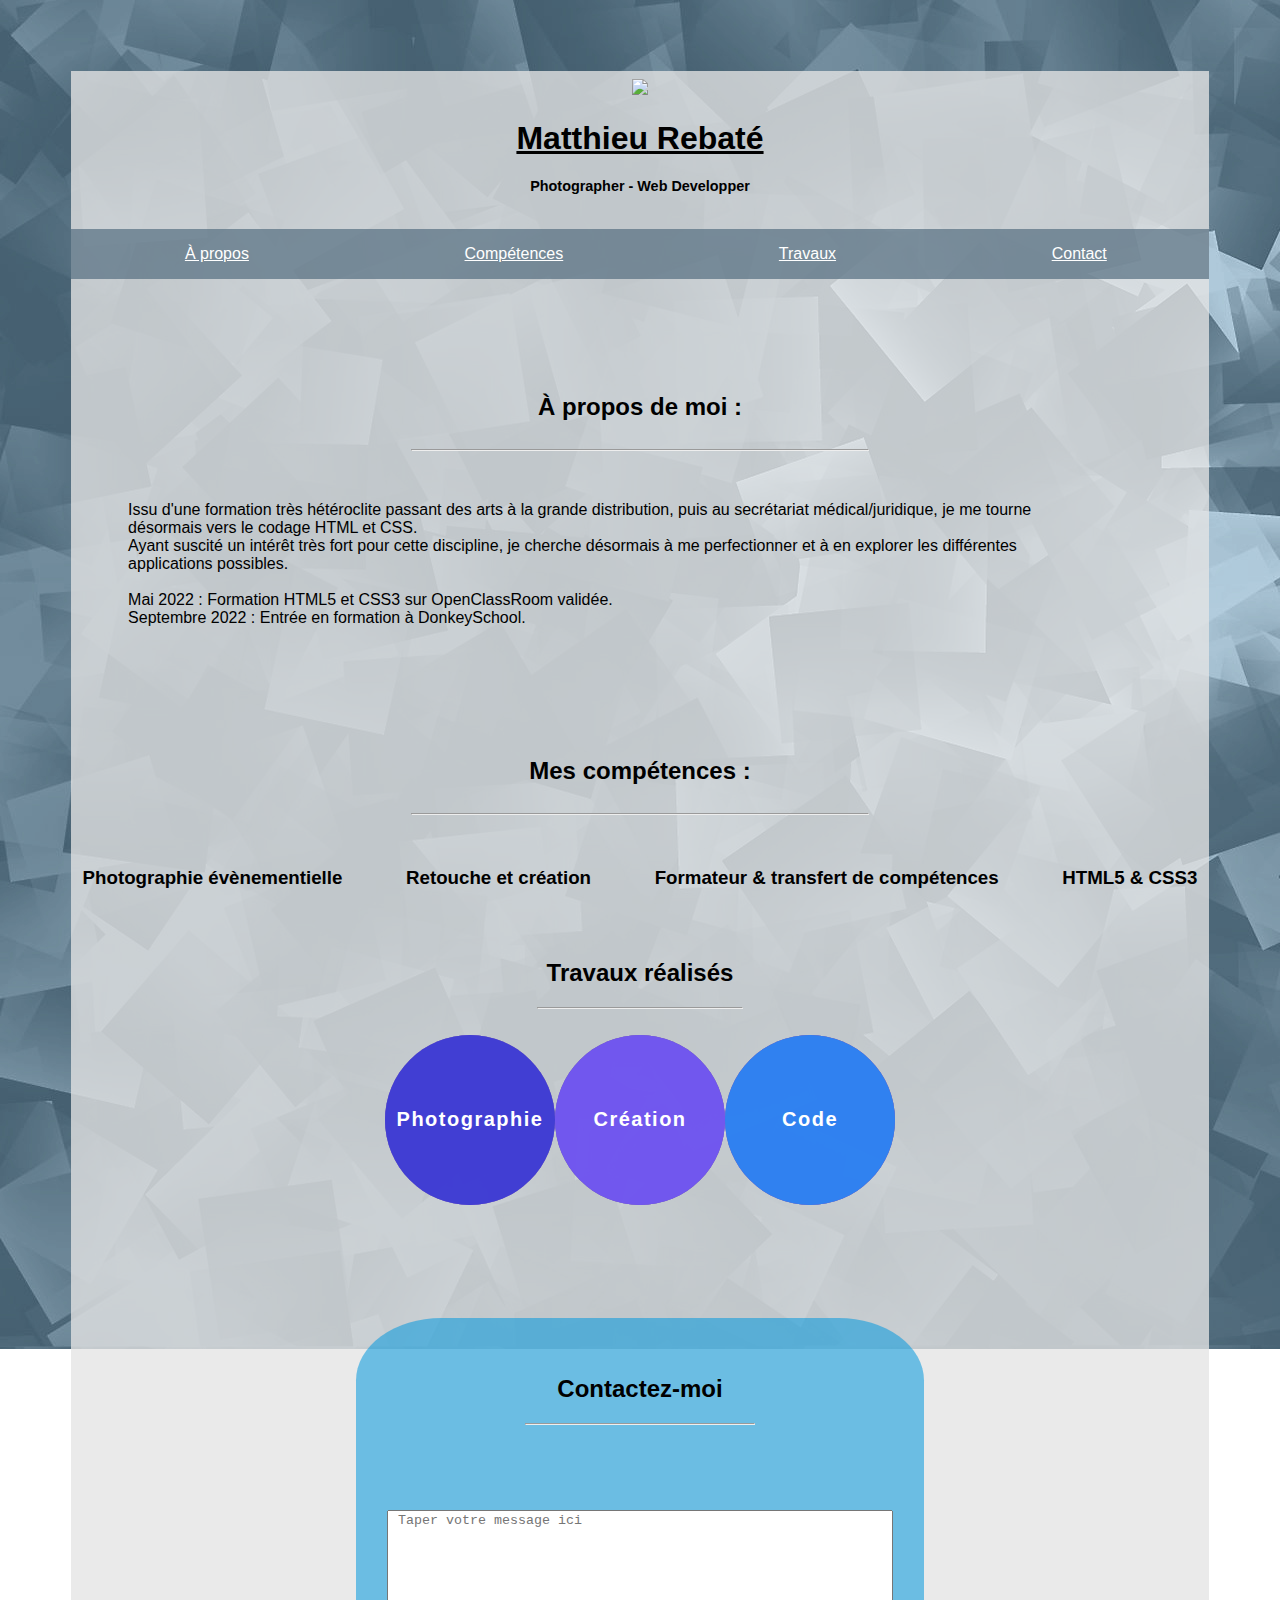
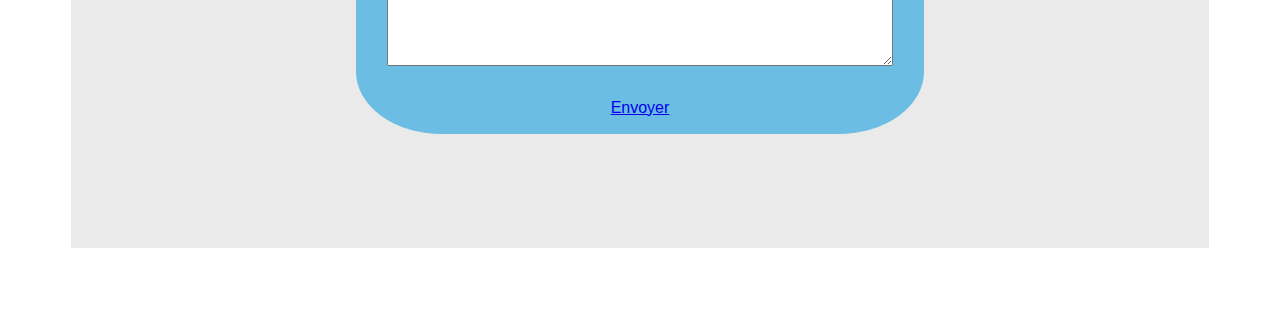
==== mainalt.html @ e76a0e8e "fixed header + background desktop" ====
<!DOCTYPE html>
<html lang="fr-FR">
    <head>
        <meta charset="UTF-8"/>
        <title>REBATÉ Matthieu - Portfolio</title>
        <link rel="shortcut icon" href="cv/favicon.ico" type="image/x-icon">
        <link rel="stylesheet" href="mainalt.css"/>
    </head>
    <body>
        <div id="bodypage">
            <header>
                <div class="circlepp">
                    <img src="circlepp.png"/>
                    <h1>Matthieu Rebaté</h1>
                    <h2>Photographer - Web Developper</h2>
                </div>          
                <nav class="sticky">
                    <label>
                        <input type="checkbox">
                        <span class="menu"> <span class="hamburger"></span> </span>
                        <ul class="navbar">
                            <li><a href="#about">À propos</a></li>
                            <li><a href="#jaugexp">Compétences</a></li>
                            <li><a href="#work">Travaux</a></li>
                            <li><a href="#contact">Contact</a></li>
                        </ul>
                    </label>
                </nav>
            </header>           
            <section id="about">
                <div class="presentation">
                    <h2>À propos de moi :</h2>
                    <hr/>
                    <p>Issu d'une formation très hétéroclite passant des arts à la grande distribution, puis au secrétariat médical/juridique, je me tourne désormais vers le codage HTML et CSS.<br/>
                    Ayant suscité un intérêt très fort pour cette discipline, je cherche désormais à me perfectionner et à en explorer les différentes applications possibles.<br /><br />
                    Mai 2022 : Formation HTML5 et CSS3 sur OpenClassRoom validée.<br/>
                    Septembre 2022 : Entrée en formation à DonkeySchool.</p>
                    <h2>Mes compétences :</h2>
                    <hr/>
                    <div id="comp">
                        <h3>Photographie évènementielle</h3>                          
                        <h3>Retouche et création</h3>                         
                        <h3>Formateur & transfert de compétences</h3>
                        <h3>HTML5 & CSS3</h3>
                    </div>
                </div>
            </section>
            <section id="work">
                <h2>Travaux réalisés</h2>
                <hr/>
                <div class="travaux">
                    <div id="circle-container">
                        <div id="cc">
                            <div class="circle" id="five"></div>
                            <div class="circle" id="four"></div>
                            <div class="circle" id="three"></div>
                            <div class="circle" id="two"></div>
                            <div class="circle" id="photo"></div>
                        </div>
                    </div>
                    <div id="circle-container">
                            <div id="cc">
                                <div class="circle" id="five"></div>
                                <div class="circle" id="four"></div>
                                <div class="circle" id="three"></div>
                                <div class="circle" id="two"></div>
                                <div class="circle" id="crea"></div>
                            </div>
                    </div>
                    <div id="circle-container">
                        <div id="cc">
                            <div class="circle" id="five"></div>
                            <div class="circle" id="four"></div>
                            <div class="circle" id="three"></div>
                            <div class="circle" id="two"></div>
                            <div class="circle" id="code"></div>
                        </div>
                    </div>
                </div>

            </section>
            <section id="contact" class="form">
                <h2>Contactez-moi</h2>
                <hr/>
                <div class="coordonnees">
                    <div>
                        <form class="form" action="/ma-page-de-traitement" method="post">
                            <label for="name">Nom :   </label>
                            <input type="text" id="name" name="user_name" placeholder=" Nom et Prénom"/>
                    </div>
                    <div>
                        <label for="mail">E-mail&nbsp;: </label>
                        <input type="email" id="mail" name="user_mail" placeholder=" exemple@ndd.com">
                    </div>
                    <div>
                        <label for="msg">Message :</label>
                        <textarea id="msg" name="user_message" placeholder=" Taper votre message ici"></textarea>
                    </div>
                    <a class="envoyer" href="mailto:pro@matthieurebate.fr">Envoyer</a>
                        </form>
                </div>
            </section> 
        </div>          
    </body>
---- mainalt.css ----
@media all and (max-width: 600px) {
        .travaux {
            display: flex;
            flex-direction: column;
            justify-content: space-around;
            margin-top: 5%;
        }
        .circlepp {
            display: none;
        }
        *, *:before, *:after 
        { box-sizing: border-box; }
        html { font-size: 18px; }
        body {
            font-size: 1.2em;
            line-height: 1.6;
            overflow-x: hidden;
        }
        label .menu {
            position: absolute;
            right: -100px;
            top: -100px;
            z-index: 100;
            width: 200px;
            height: 200px;
            background: rgb(251, 222, 255);
            border-radius: 50% 50% 50% 50%;
            -webkit-transition: .5s ease-in-out;
            transition: .5s ease-in-out;
            box-shadow: 0 0 0 0 #FFF, 0 0 0 0 #FFF;
            cursor: pointer;
            }
        label .hamburger {
            position: absolute;
            top: 135px;
            left: 50px;
            width: 30px;
            height: 2px;
            background: #6600ff;
            display: block;
            -webkit-transform-origin: center;
            transform-origin: center;
            -webkit-transition: .5s ease-in-out;
            transition: .5s ease-in-out;
            }
        label .hamburger:after, label .hamburger:before {
            -webkit-transition: .5s ease-in-out;
            transition: .5s ease-in-out;
            content: "";
            position: absolute;
            display: block;
            width: 100%;
            height: 100%;
            background: #6600ff;
            }
        label .hamburger:before { top: -10px; }
        label .hamburger:after { bottom: -10px; }
        label input { display: none; }
        label input:checked + .menu {
        box-shadow: 0 0 0 100vw #FFF, 0 0 0 100vh #FFF;
        border-radius: 0;
        }
        label input:checked + .menu .hamburger {
        -webkit-transform: rotate(45deg);
        transform: rotate(45deg);
        }
        label input:checked + .menu .hamburger:after {
        -webkit-transform: rotate(90deg);
        transform: rotate(90deg);
        bottom: 0;
        }
        label input:checked + .menu .hamburger:before {
        -webkit-transform: rotate(90deg);
        transform: rotate(90deg);
        top: 0;
        }
        label input:checked + .menu + ul { opacity: 1; }
        label ul {
        z-index: 200;
        position: absolute;
        top: 50%;
        left: 50%;
        -webkit-transform: translate(-50%, -50%);
        transform: translate(-50%, -50%);
        opacity: 0;
        -webkit-transition: .25s 0s ease-in-out;
        transition: .25s 0s ease-in-out;
        }
        label a {
        margin-bottom: 2em;
        display: block;
        color: #883399;
        text-decoration: none;
        }
        h1 {
        position: absolute;
        top: 50%;
        left: 50%;
        -webkit-transform: translate(-50%, -50%);
        transform: translate(-50%, -50%);
        width: 90%;
        text-align: center;
        }
        #contact {
            background-color: rgba(0, 152, 222, 0.54);
            width: 100%;
            height: 70%;
            border-radius: 15%;
            margin-top: 10%;
        }
    }

/*########################################################################*/
/*########################################################################*/   

@media screen and (min-width: 601px) {        
    input {
        display: none;
    }
    body {
        display: flex;
        flex-direction: column;
        align-items: center;
        font-family: Helvetica, sans-serif;
        background: url("background.jpg") fixed no-repeat;
    }
    hr {
        width: 40%;
        margin-bottom: 3%;
    }
    #work h2, #about h2, #contact h2 {
        text-align: center;
        margin-top: 10%;
    }
    
    #bodypage {
        width: 90%;
        margin-top: 5%;
        margin-bottom: 5%;
        background-color: rgba(228, 228, 228, 0.781);
        display: flex;
        align-items: center;
        flex-direction: column;
    }
    /*################################ NAV ######################################*/
    header {
        display: flex;
        flex-direction: column;
        align-items: center;
        width: 100%;
        height: 100%;
    }
    .circlepp {
        text-align: center;
    }
    .circlepp h1 {
        text-decoration: underline;
    }
    .circlepp h2 {
        font-size: 0.9em;
    }
    .circlepp img {
        width: 30%;
        margin-top: 3%;
    }
    .sticky {
        background-color: #567081b7;
        position: sticky;
        width: 100%;
        margin-top: 2%;
    }
    nav ul {
        display: flex;
        justify-content: space-around;
        align-items: center;
        width: 100%;
        list-style-type: none;
        margin-left: -3%;
    }
    li a {
        color: white;
    }

    /*################################# ABOUT ######################################*/
    .presentation {
        display: flex;
        flex-direction: column;
    }
    .presentation p {
        margin-left: 5%;
        margin-right: 10%;
    }
    #comp {
        display: flex;
        align-items: center;
        justify-content: space-between;
        padding-left: 1%;
        padding-right: 1%;
    }
    /*############################## WORK/CIRCLES #################################*/
    .travaux {
        display: flex;
        flex-direction: row;
        justify-content: space-around;
        margin-top: 5%;
    }
    #cc {
        position: relative;
        width: 170px;
        height: 170px;
        border-radius: 40%;
        overflow: hidden;
    }
    .circle {
        width: 170px;
        height: 170px;
        position: absolute;
        border-radius: 50%;
    }
    #photo:before {
        content: "Photographie";
    }
    #crea:before {
        content: "Création";
    }
    #code:before {
        content: "Code";
    }
    #photo {
        background-color: rgba(37, 17, 191, 0.45);
        font-size: 20px;
        letter-spacing: 1.5px;
        display: flex;
        justify-content: center;
        align-items: center;
        color: white;
        font-weight: bold;
        transition: 2s;
    }
    #crea {
        background-color: rgba(144, 73, 250, 0.45);
        font-size: 20px;
        letter-spacing: 1.5px;
        display: flex;
        justify-content: center;
        align-items: center;
        color: white;
        font-weight: bold;
        transition: 2s;
    }
    #code {
        background-color: rgba(0, 166, 255, 0.45);
        font-size: 20px;
        letter-spacing: 1.5px;
        display: flex;
        justify-content: center;
        align-items: center;
        color: white;
        font-weight: bold;
        transition: 2s;
    }
    #two {
        background-color: rgb(0, 157, 255);
        transition: 1s;
        opacity: 0.5;
    }
    #three {
        background-color: rgb(255, 0, 221);
        transition: 1s;
        opacity: 0.5;
    }
    #four {
        background-color: rgb(98, 0, 255);
        transition: 1s;
        opacity: 0.5;
    }
    #five {
        background-color: green;
        transition: 1s;
        opacity: 0.5;
    }
    #cc:hover #two {
        transform: translate(0px, 40px);
    }
    #cc:hover #three {
        transform: translate(0px, -40px);
    }
    #cc:hover #four {
        transform: translate(40px, 0px);
    }
    #cc:hover #five {
        transform: translate(-40px, 0px);
    }
    /*################################## FORM #####################################*/
    #msg {
        width: 500px;
        height: 150px;
    }
    #mail {
        width: 500px;
        height: 30px;
    }
    #name {
        width: 500px;
        height: 30px;
    }
    .coordonnees {
        display: flex;
        flex-direction: column;
        align-items: center;
    }
    .coordonnees div, .envoyer{
        margin-top: 2%;
        padding-bottom: 3%;
    }
    .coordonnees label {
        display: none;
    }
    #contact {
        background-color: rgba(0, 152, 222, 0.54);
        width: 50%;
        height: 70%;
        border-radius: 15%;
        margin-top: 10%;
        margin-bottom: 10%;
    }
}
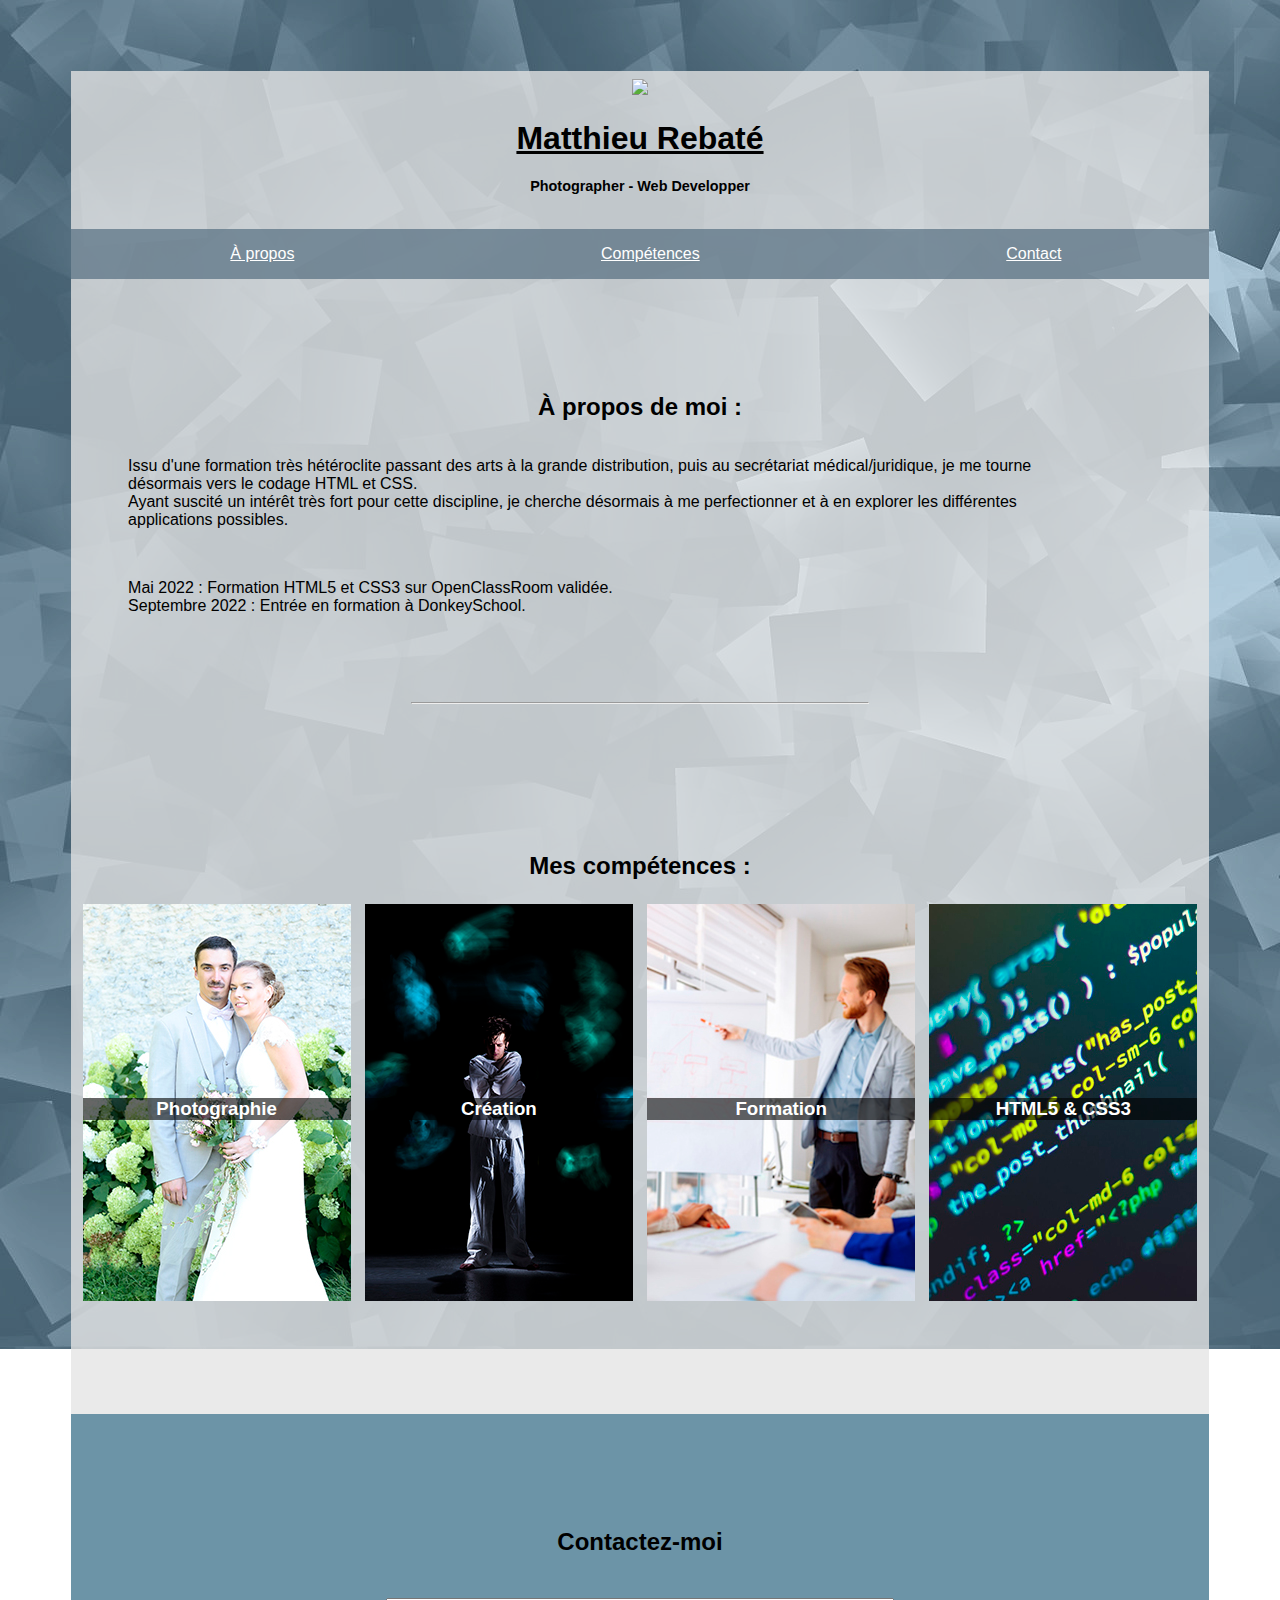
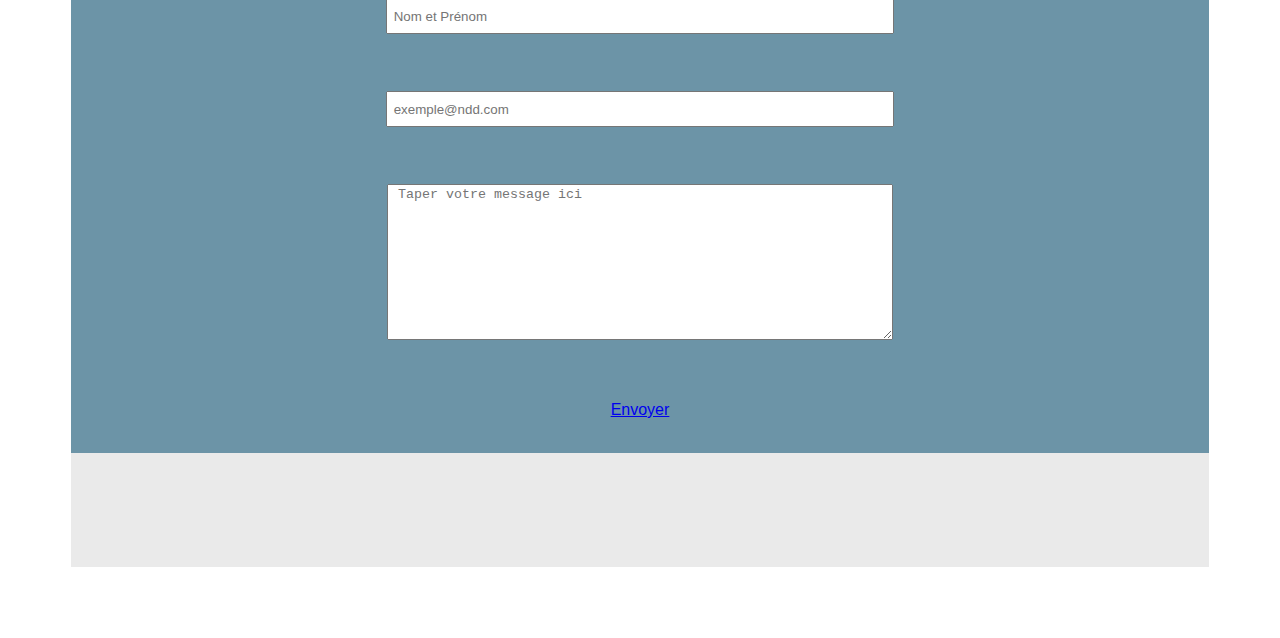
==== commit bbb3bede: "fixed desktop + mobile" ====
--- a/mainalt.html
+++ b/mainalt.html
@@ -13,6 +13,7 @@
                     <img src="circlepp.png"/>
                     <h1>Matthieu Rebaté</h1>
                     <h2>Photographer - Web Developper</h2>
+                    <hr/>
                 </div>          
                 <nav class="sticky">
                     <label>
@@ -20,8 +21,7 @@
                         <span class="menu"> <span class="hamburger"></span> </span>
                         <ul class="navbar">
                             <li><a href="#about">À propos</a></li>
-                            <li><a href="#jaugexp">Compétences</a></li>
-                            <li><a href="#work">Travaux</a></li>
+                            <li><a href="#comp">Compétences</a></li>
                             <li><a href="#contact">Contact</a></li>
                         </ul>
                     </label>
@@ -30,58 +30,34 @@
             <section id="about">
                 <div class="presentation">
                     <h2>À propos de moi :</h2>
+                    <p class="profil">Issu d'une formation très hétéroclite passant des arts à la grande distribution, puis au secrétariat médical/juridique, je me tourne désormais vers le codage HTML et CSS.<br/>
+                    Ayant suscité un intérêt très fort pour cette discipline, je cherche désormais à me perfectionner et à en explorer les différentes applications possibles.<br /><br /></p>
+                    <p class="formation">Mai 2022 : Formation HTML5 et CSS3 sur OpenClassRoom validée.<br/>
+                    Septembre 2022 : Entrée en formation à DonkeySchool.</p>
                     <hr/>
-                    <p>Issu d'une formation très hétéroclite passant des arts à la grande distribution, puis au secrétariat médical/juridique, je me tourne désormais vers le codage HTML et CSS.<br/>
-                    Ayant suscité un intérêt très fort pour cette discipline, je cherche désormais à me perfectionner et à en explorer les différentes applications possibles.<br /><br />
-                    Mai 2022 : Formation HTML5 et CSS3 sur OpenClassRoom validée.<br/>
-                    Septembre 2022 : Entrée en formation à DonkeySchool.</p>
                     <h2>Mes compétences :</h2>
-                    <hr/>
-                    <div id="comp">
-                        <h3>Photographie évènementielle</h3>                          
-                        <h3>Retouche et création</h3>                         
-                        <h3>Formateur & transfert de compétences</h3>
-                        <h3>HTML5 & CSS3</h3>
+                    <div id="comp">                      
+                        <div>
+                            <div class="photo"><img src="wedding.JPG"></div>
+                            <h3 >Photographie</h3>  
+                        </div>
+                        <div>
+                            <div class="photo"><img src="crea.jpg"></div>
+                            <h3 class="retouche">Création</h3>
+                        </div>
+                        <div>
+                            <div class="photo"><img src="form.jpg"></div>
+                            <h3 class="formateur">Formation</h3>
+                        </div>
+                        <div>
+                            <div class="photo"><img src="code.jpg"></div>
+                            <h3 class="webdev">HTML5 & CSS3</h3>
+                        </div>     
                     </div>
                 </div>
             </section>
-            <section id="work">
-                <h2>Travaux réalisés</h2>
-                <hr/>
-                <div class="travaux">
-                    <div id="circle-container">
-                        <div id="cc">
-                            <div class="circle" id="five"></div>
-                            <div class="circle" id="four"></div>
-                            <div class="circle" id="three"></div>
-                            <div class="circle" id="two"></div>
-                            <div class="circle" id="photo"></div>
-                        </div>
-                    </div>
-                    <div id="circle-container">
-                            <div id="cc">
-                                <div class="circle" id="five"></div>
-                                <div class="circle" id="four"></div>
-                                <div class="circle" id="three"></div>
-                                <div class="circle" id="two"></div>
-                                <div class="circle" id="crea"></div>
-                            </div>
-                    </div>
-                    <div id="circle-container">
-                        <div id="cc">
-                            <div class="circle" id="five"></div>
-                            <div class="circle" id="four"></div>
-                            <div class="circle" id="three"></div>
-                            <div class="circle" id="two"></div>
-                            <div class="circle" id="code"></div>
-                        </div>
-                    </div>
-                </div>
-
-            </section>
             <section id="contact" class="form">
                 <h2>Contactez-moi</h2>
-                <hr/>
                 <div class="coordonnees">
                     <div>
                         <form class="form" action="/ma-page-de-traitement" method="post">
--- a/mainalt.css
+++ b/mainalt.css
@@ -1,20 +1,15 @@
     @media all and (max-width: 600px) {
-        .travaux {
-            display: flex;
-            flex-direction: column;
-            justify-content: space-around;
-            margin-top: 5%;
-        }
-        .circlepp {
-            display: none;
-        }
         *, *:before, *:after 
         { box-sizing: border-box; }
         html { font-size: 18px; }
         body {
             font-size: 1.2em;
-            line-height: 1.6;
+            line-height: 1.4;
             overflow-x: hidden;
+            background: url("background.jpg") fixed no-repeat;
+        }
+        h2 {
+            text-align: center;
         }
         label .menu {
             position: absolute;
@@ -23,11 +18,11 @@
             z-index: 100;
             width: 200px;
             height: 200px;
-            background: rgb(251, 222, 255);
+            background: rgba(0, 127, 182, 0.8);
             border-radius: 50% 50% 50% 50%;
             -webkit-transition: .5s ease-in-out;
             transition: .5s ease-in-out;
-            box-shadow: 0 0 0 0 #FFF, 0 0 0 0 #FFF;
+            box-shadow: 0 0 0 0 rgba(0, 127, 182, 0.8), 0 0 0 0 rgba(0, 127, 182, 0.8);
             cursor: pointer;
             }
         label .hamburger {
@@ -36,7 +31,7 @@
             left: 50px;
             width: 30px;
             height: 2px;
-            background: #6600ff;
+            background: #d6f4ff;
             display: block;
             -webkit-transform-origin: center;
             transform-origin: center;
@@ -51,13 +46,13 @@
             display: block;
             width: 100%;
             height: 100%;
-            background: #6600ff;
+            background: #d6f4ff;
             }
         label .hamburger:before { top: -10px; }
         label .hamburger:after { bottom: -10px; }
         label input { display: none; }
         label input:checked + .menu {
-        box-shadow: 0 0 0 100vw #FFF, 0 0 0 100vh #FFF;
+        box-shadow: 0 0 0 100vw rgba(0, 127, 182, 0.8), 0 0 0 100vh rgba(0, 127, 182, 0.8);
         border-radius: 0;
         }
         label input:checked + .menu .hamburger {
@@ -76,6 +71,7 @@
         }
         label input:checked + .menu + ul { opacity: 1; }
         label ul {
+            list-style-type: none;
         z-index: 200;
         position: absolute;
         top: 50%;
@@ -89,24 +85,121 @@
         label a {
         margin-bottom: 2em;
         display: block;
-        color: #883399;
+        color: white;
         text-decoration: none;
         }
-        h1 {
-        position: absolute;
-        top: 50%;
-        left: 50%;
-        -webkit-transform: translate(-50%, -50%);
-        transform: translate(-50%, -50%);
-        width: 90%;
-        text-align: center;
+        hr {
+            width: 40%;
+            margin-bottom: 3%;
+        }        
+        #bodypage {
+            width: 99%;
+            margin-top: 1%;
+            margin-bottom: 1%;
+            margin: 1% 0% 1% 1%;
+            background-color: rgba(228, 228, 228, 0.781);
+            display: flex;
+            align-items: center;
+            flex-direction: column;
+        }
+            /*################################ NAV ######################################*/
+        .circlepp {
+            text-align: center;
+            margin-top: 5%;
+        }
+        .circlepp hr {
+            width: 80%;
+            margin-top: 10%;
+        }
+        .circlepp h1 {
+            text-decoration: underline;
+            font-size: 1.7em;
+        }
+        .circlepp h2 {
+            padding-top: -5%;
+            font-size: 0.8em;
+            margin-top: -6%;
+        }
+        .circlepp img {
+            width: 50%;
+            margin-top: 3%;
+        }
+        .formation {
+            margin-bottom: 10%;
+        }
+        .presentation {
+            display: flex;
+            flex-direction: column;
+            width: 95%;
+            margin-left: 3%;
+        }
+        .presentation p {
+            font-size: 0.8em;
+        }
+        .profil {
+            font-size: 2em;
+        }
+        #comp {
+            display: flex;
+            align-items: center;
+            flex-direction: column;
+            justify-content: space-between;
+            padding-left: 1%;
+            padding-right: 1%;
+            height: 25em;
+        }
+        #comp h2 {
+            margin-bottom: -10%;
+        }
+        #comp h3 {
+            text-align: center;
+            position: relative;
+            top: -350px;
+            color: white;
+            background-color: rgba(0, 0, 0, 0.6 );
+        }
+        #comp div div {
+            margin-top: -3%;
+            height: 100%;
+        }
+        .photo {
+            margin-top: 24%;
+        }
+        /*################################## FORM #####################################*/
+        #contact h2 {
+            text-align: center;
+            margin-top: 10%;
+        }
+        #msg {
+            width: 500px;
+            height: 150px;
+        }
+        #mail {
+            width: 500px;
+            height: 30px;
+        }
+        #name {
+            width: 500px;
+            height: 30px;
+        }
+        .coordonnees {
+            display: flex;
+            flex-direction: column;
+            align-items: center;
+        }
+        .coordonnees div, .envoyer{
+            margin-top: 2%;
+            padding-bottom: 3%;
+        }
+        .coordonnees label {
+            display: none;
         }
         #contact {
-            background-color: rgba(0, 152, 222, 0.54);
+            background-color: rgba(1, 76, 110, 0.54);
             width: 100%;
             height: 70%;
-            border-radius: 15%;
-            margin-top: 10%;
+            margin-top: 325%;
+            margin-bottom: 10%;
         }
     }
 
@@ -114,7 +207,7 @@
 /*########################################################################*/   
 
 @media screen and (min-width: 601px) {        
-    input {
+    .sticky label input {
         display: none;
     }
     body {
@@ -153,6 +246,9 @@
     .circlepp {
         text-align: center;
     }
+    .circlepp hr {
+        display: none;
+    }
     .circlepp h1 {
         text-decoration: underline;
     }
@@ -190,106 +286,31 @@
         margin-left: 5%;
         margin-right: 10%;
     }
+    .formation {
+        margin-bottom: 7%;
+    }
     #comp {
         display: flex;
         align-items: center;
         justify-content: space-between;
         padding-left: 1%;
         padding-right: 1%;
-    }
-    /*############################## WORK/CIRCLES #################################*/
-    .travaux {
-        display: flex;
-        flex-direction: row;
-        justify-content: space-around;
-        margin-top: 5%;
-    }
-    #cc {
+        height: 25em;
+    }
+    #comp h3 {
+        text-align: center;
         position: relative;
-        width: 170px;
-        height: 170px;
-        border-radius: 40%;
-        overflow: hidden;
-    }
-    .circle {
-        width: 170px;
-        height: 170px;
-        position: absolute;
-        border-radius: 50%;
-    }
-    #photo:before {
-        content: "Photographie";
-    }
-    #crea:before {
-        content: "Création";
-    }
-    #code:before {
-        content: "Code";
-    }
-    #photo {
-        background-color: rgba(37, 17, 191, 0.45);
-        font-size: 20px;
-        letter-spacing: 1.5px;
-        display: flex;
-        justify-content: center;
-        align-items: center;
+        top: -225px;
         color: white;
-        font-weight: bold;
-        transition: 2s;
-    }
-    #crea {
-        background-color: rgba(144, 73, 250, 0.45);
-        font-size: 20px;
-        letter-spacing: 1.5px;
-        display: flex;
-        justify-content: center;
-        align-items: center;
-        color: white;
-        font-weight: bold;
-        transition: 2s;
-    }
-    #code {
-        background-color: rgba(0, 166, 255, 0.45);
-        font-size: 20px;
-        letter-spacing: 1.5px;
-        display: flex;
-        justify-content: center;
-        align-items: center;
-        color: white;
-        font-weight: bold;
-        transition: 2s;
-    }
-    #two {
-        background-color: rgb(0, 157, 255);
-        transition: 1s;
-        opacity: 0.5;
-    }
-    #three {
-        background-color: rgb(255, 0, 221);
-        transition: 1s;
-        opacity: 0.5;
-    }
-    #four {
-        background-color: rgb(98, 0, 255);
-        transition: 1s;
-        opacity: 0.5;
-    }
-    #five {
-        background-color: green;
-        transition: 1s;
-        opacity: 0.5;
-    }
-    #cc:hover #two {
-        transform: translate(0px, 40px);
-    }
-    #cc:hover #three {
-        transform: translate(0px, -40px);
-    }
-    #cc:hover #four {
-        transform: translate(40px, 0px);
-    }
-    #cc:hover #five {
-        transform: translate(-40px, 0px);
+        background-color: rgba(0, 0, 0, 0.6 );
+    }
+    #comp div div {
+        height: 100%;
+        margin-top: 25%;
+    }
+
+    .photo {
+        margin-top: 24%;
     }
     /*################################## FORM #####################################*/
     #msg {
@@ -317,10 +338,9 @@
         display: none;
     }
     #contact {
-        background-color: rgba(0, 152, 222, 0.54);
-        width: 50%;
+        background-color: rgba(1, 76, 110, 0.54);
+        width: 100%;
         height: 70%;
-        border-radius: 15%;
         margin-top: 10%;
         margin-bottom: 10%;
     }
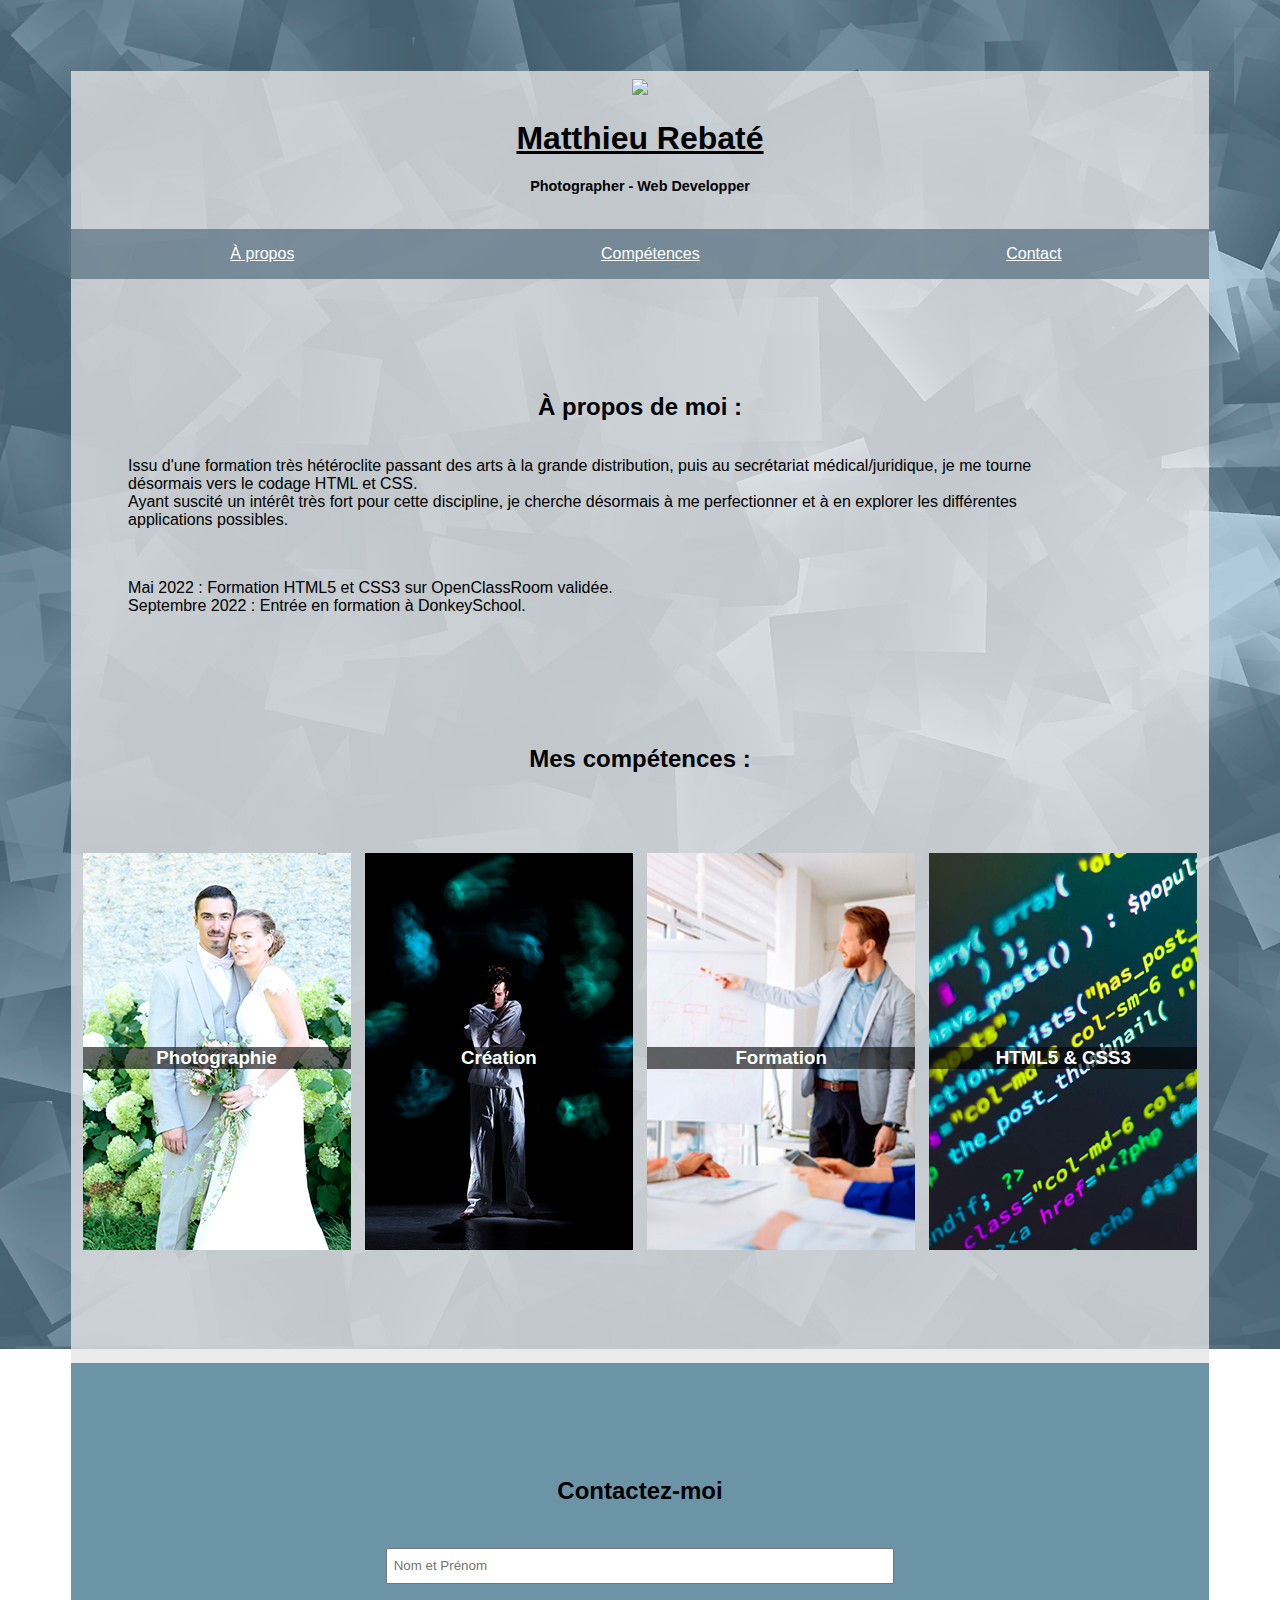
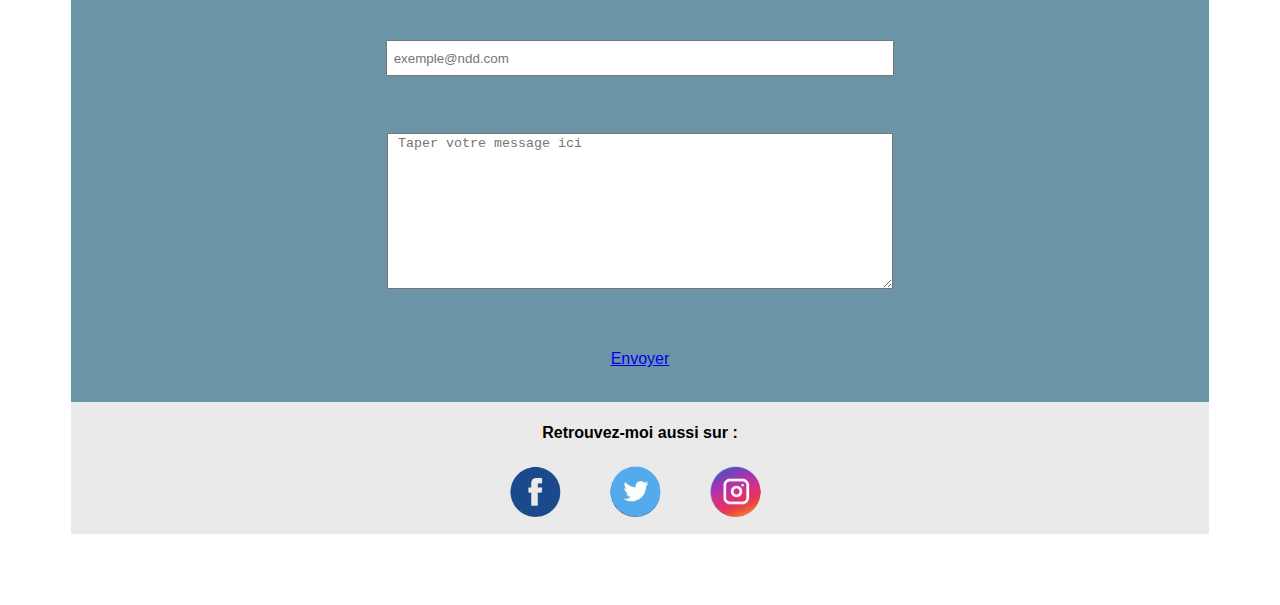
==== commit 60a33a9e: "footer added" ====
--- a/mainalt.html
+++ b/mainalt.html
@@ -3,14 +3,14 @@
     <head>
         <meta charset="UTF-8"/>
         <title>REBATÉ Matthieu - Portfolio</title>
-        <link rel="shortcut icon" href="cv/favicon.ico" type="image/x-icon">
+        <link rel="shortcut icon" href="images/favicon.ico" type="image/x-icon">
         <link rel="stylesheet" href="mainalt.css"/>
     </head>
     <body>
         <div id="bodypage">
             <header>
                 <div class="circlepp">
-                    <img src="circlepp.png"/>
+                    <a href="index.html"><img src="images/circlepp.png"/></a>
                     <h1>Matthieu Rebaté</h1>
                     <h2>Photographer - Web Developper</h2>
                     <hr/>
@@ -34,23 +34,22 @@
                     Ayant suscité un intérêt très fort pour cette discipline, je cherche désormais à me perfectionner et à en explorer les différentes applications possibles.<br /><br /></p>
                     <p class="formation">Mai 2022 : Formation HTML5 et CSS3 sur OpenClassRoom validée.<br/>
                     Septembre 2022 : Entrée en formation à DonkeySchool.</p>
-                    <hr/>
                     <h2>Mes compétences :</h2>
                     <div id="comp">                      
                         <div>
-                            <div class="photo"><img src="wedding.JPG"></div>
+                            <div class="photo"><img src="images/wedding.JPG"></div>
                             <h3 >Photographie</h3>  
                         </div>
                         <div>
-                            <div class="photo"><img src="crea.jpg"></div>
+                            <div class="photo"><img src="images/crea.jpg"></div>
                             <h3 class="retouche">Création</h3>
                         </div>
                         <div>
-                            <div class="photo"><img src="form.jpg"></div>
+                            <div class="photo"><img src="images/form.jpg"></div>
                             <h3 class="formateur">Formation</h3>
                         </div>
                         <div>
-                            <div class="photo"><img src="code.jpg"></div>
+                            <div class="photo"><img src="images/code.jpg"></div>
                             <h3 class="webdev">HTML5 & CSS3</h3>
                         </div>     
                     </div>
@@ -76,5 +75,13 @@
                         </form>
                 </div>
             </section> 
+            <footer>
+                <h4>Retrouvez-moi aussi sur :</h4>
+                <div class="logosm">
+                    <a href="https://www.facebook.com/Orcrax/"><img src="images/logofb.png"></a>
+                    <a href="https://mobile.twitter.com/orcrax"><img src="images/logotwitter.png"></a>
+                    <a href="https://www.instagram.com/orcrax/"><img src="images/logoinsta.png"></a>
+                </div>
+            </footer>
         </div>          
     </body>--- a/mainalt.css
+++ b/mainalt.css
@@ -6,10 +6,13 @@
             font-size: 1.2em;
             line-height: 1.4;
             overflow-x: hidden;
-            background: url("background.jpg") fixed no-repeat;
+            background: url("images/background.jpg") fixed no-repeat;
+            font-family: Helvetica, sans-serif;
         }
         h2 {
             text-align: center;
+            font-size: 1em;
+            text-decoration: underline;
         }
         label .menu {
             position: absolute;
@@ -147,9 +150,7 @@
             padding-left: 1%;
             padding-right: 1%;
             height: 25em;
-        }
-        #comp h2 {
-            margin-bottom: -10%;
+            margin-top: 5%;
         }
         #comp h3 {
             text-align: center;
@@ -198,10 +199,23 @@
             background-color: rgba(1, 76, 110, 0.54);
             width: 100%;
             height: 70%;
-            margin-top: 325%;
-            margin-bottom: 10%;
-        }
-    }
+            margin-top: 280%;
+        }
+            /*################################## Footer ###################################*/
+    h4 {
+        text-align: center;
+        font-size: 0.8em;
+    }
+    .logosm {
+        display: flex;
+        justify-content: space-between;
+    }
+    .logosm img {
+        width: 60%;
+        margin-bottom: 10%;
+        margin-left: 15%;
+    }
+}
 
 /*########################################################################*/
 /*########################################################################*/   
@@ -215,7 +229,7 @@
         flex-direction: column;
         align-items: center;
         font-family: Helvetica, sans-serif;
-        background: url("background.jpg") fixed no-repeat;
+        background: url("images/background.jpg") fixed no-repeat;
     }
     hr {
         width: 40%;
@@ -286,9 +300,6 @@
         margin-left: 5%;
         margin-right: 10%;
     }
-    .formation {
-        margin-bottom: 7%;
-    }
     #comp {
         display: flex;
         align-items: center;
@@ -296,6 +307,7 @@
         padding-left: 1%;
         padding-right: 1%;
         height: 25em;
+        margin-top: 5%;
     }
     #comp h3 {
         text-align: center;
@@ -342,6 +354,19 @@
         width: 100%;
         height: 70%;
         margin-top: 10%;
+        margin-bottom: 0%;
+    }
+    /*################################## Footer ###################################*/
+    h4 {
+        text-align: center;
+    }
+    .logosm {
+        display: flex;
+        justify-content: space-between;
+    }
+    .logosm img {
+        width: 60%;
         margin-bottom: 10%;
+        margin-left: 15%;
     }
 }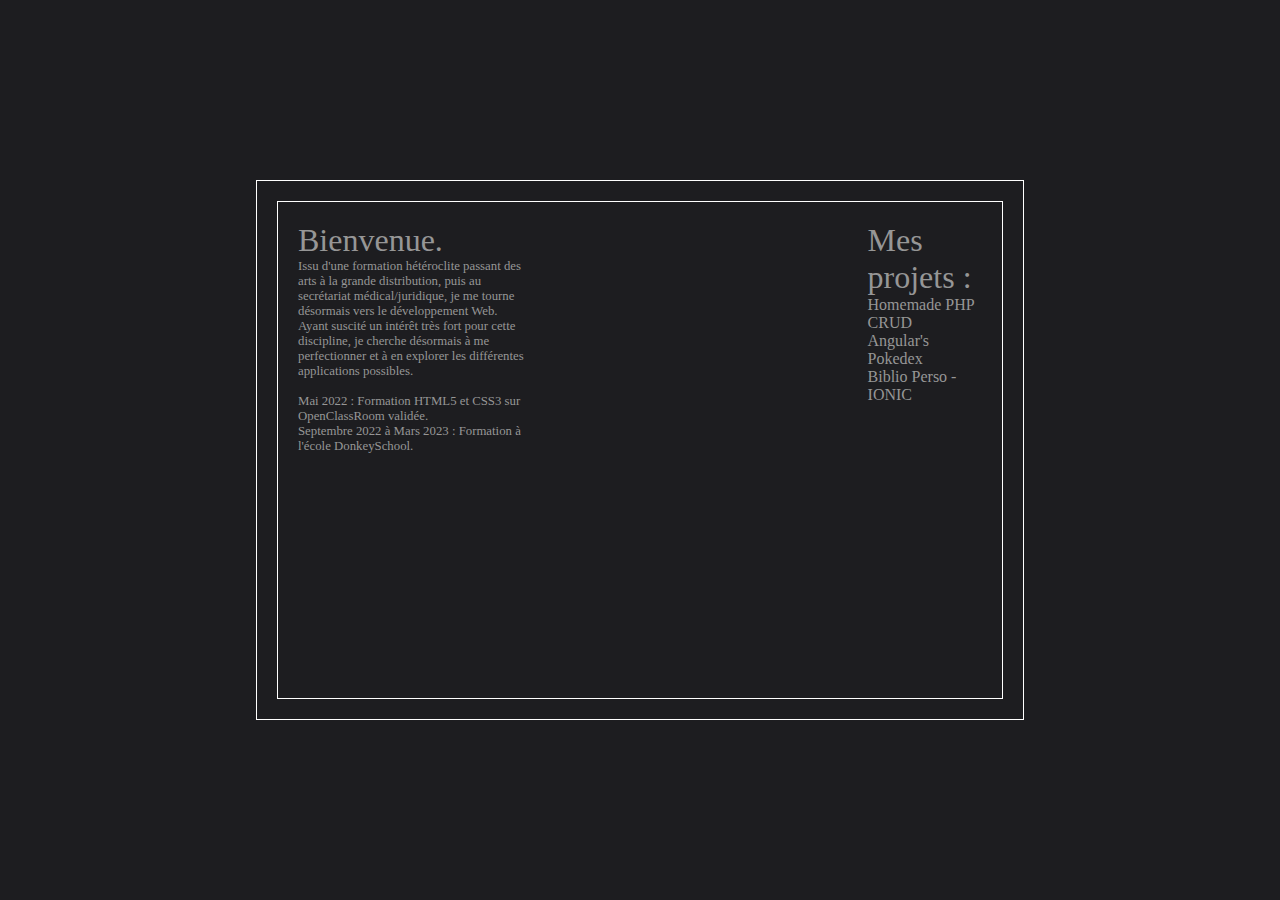
==== commit 7bd68aa1: "cleared everything from the main page + new background" ====
--- a/mainalt.html
+++ b/mainalt.html
@@ -1,87 +1,39 @@
 <!DOCTYPE html>
 <html lang="fr-FR">
-    <head>
-        <meta charset="UTF-8"/>
-        <title>REBATÉ Matthieu - Portfolio</title>
-        <link rel="shortcut icon" href="images/favicon.ico" type="image/x-icon">
-        <link rel="stylesheet" href="mainalt.css"/>
-    </head>
-    <body>
-        <div id="bodypage">
-            <header>
-                <div class="circlepp">
-                    <a href="index.html"><img src="images/circlepp.png"/></a>
-                    <h1>Matthieu Rebaté</h1>
-                    <h2>Photographer - Web Developper</h2>
-                    <hr/>
-                </div>          
-                <nav class="sticky">
-                    <label>
-                        <input type="checkbox">
-                        <span class="menu"> <span class="hamburger"></span> </span>
-                        <ul class="navbar">
-                            <li><a href="#about">À propos</a></li>
-                            <li><a href="#comp">Compétences</a></li>
-                            <li><a href="#contact">Contact</a></li>
-                        </ul>
-                    </label>
-                </nav>
-            </header>           
-            <section id="about">
-                <div class="presentation">
-                    <h2>À propos de moi :</h2>
-                    <p class="profil">Issu d'une formation très hétéroclite passant des arts à la grande distribution, puis au secrétariat médical/juridique, je me tourne désormais vers le codage HTML et CSS.<br/>
-                    Ayant suscité un intérêt très fort pour cette discipline, je cherche désormais à me perfectionner et à en explorer les différentes applications possibles.<br /><br /></p>
-                    <p class="formation">Mai 2022 : Formation HTML5 et CSS3 sur OpenClassRoom validée.<br/>
-                    Septembre 2022 : Entrée en formation à DonkeySchool.</p>
-                    <h2>Mes compétences :</h2>
-                    <div id="comp">                      
-                        <div>
-                            <div class="photo"><img src="images/wedding.JPG"></div>
-                            <h3 >Photographie</h3>  
-                        </div>
-                        <div>
-                            <div class="photo"><img src="images/crea.jpg"></div>
-                            <h3 class="retouche">Création</h3>
-                        </div>
-                        <div>
-                            <div class="photo"><img src="images/form.jpg"></div>
-                            <h3 class="formateur">Formation</h3>
-                        </div>
-                        <div>
-                            <div class="photo"><img src="images/code.jpg"></div>
-                            <h3 class="webdev">HTML5 & CSS3</h3>
-                        </div>     
+
+<head>
+    <meta charset="UTF-8" />
+    <title>REBATÉ Matthieu - Portfolio</title>
+    <link rel="shortcut icon" href="images/favicon.ico" type="image/x-icon">
+    <link rel="stylesheet" href="mainalt.css" />
+</head>
+
+<body>
+    <div id="bodypage">
+        <div class="cardborder">
+            <div id="card" class="card">
+                <section id="about">
+                    <span class="titles">Bienvenue.</span>
+                    <div class="presentation">
+                        <p class="profil">Issu d'une formation hétéroclite passant des arts à la grande distribution,
+                            puis au
+                            secrétariat médical/juridique, je me tourne désormais vers le développement Web.<br />
+                            Ayant suscité un intérêt très fort pour cette discipline, je cherche désormais à me
+                            perfectionner et
+                            à en explorer les différentes applications possibles.<br /><br /></p>
+                        <p class="formation">Mai 2022 : Formation HTML5 et CSS3 sur OpenClassRoom validée.<br />
+                            Septembre 2022 à Mars 2023 : Formation à l'école DonkeySchool.</p>
                     </div>
-                </div>
-            </section>
-            <section id="contact" class="form">
-                <h2>Contactez-moi</h2>
-                <div class="coordonnees">
-                    <div>
-                        <form class="form" action="/ma-page-de-traitement" method="post">
-                            <label for="name">Nom :   </label>
-                            <input type="text" id="name" name="user_name" placeholder=" Nom et Prénom"/>
-                    </div>
-                    <div>
-                        <label for="mail">E-mail&nbsp;: </label>
-                        <input type="email" id="mail" name="user_mail" placeholder=" exemple@ndd.com">
-                    </div>
-                    <div>
-                        <label for="msg">Message :</label>
-                        <textarea id="msg" name="user_message" placeholder=" Taper votre message ici"></textarea>
-                    </div>
-                    <a class="envoyer" href="mailto:pro@matthieurebate.fr">Envoyer</a>
-                        </form>
-                </div>
-            </section> 
-            <footer>
-                <h4>Retrouvez-moi aussi sur :</h4>
-                <div class="logosm">
-                    <a href="https://www.facebook.com/Orcrax/"><img src="images/logofb.png"></a>
-                    <a href="https://mobile.twitter.com/orcrax"><img src="images/logotwitter.png"></a>
-                    <a href="https://www.instagram.com/orcrax/"><img src="images/logoinsta.png"></a>
-                </div>
-            </footer>
-        </div>          
-    </body>+                </section>
+                <section id="projects">
+                    <span class="titles">Mes projets :</span>
+                    <ul>
+                        <li>Homemade PHP CRUD</li>
+                        <li>Angular's Pokedex</li>
+                        <li>Biblio Perso - IONIC</li>
+                    </ul>
+                </section>
+            </div>
+        </div>
+    </div>
+</body>--- a/mainalt.css
+++ b/mainalt.css
@@ -1,372 +1,111 @@
-    @media all and (max-width: 600px) {
-        *, *:before, *:after 
-        { box-sizing: border-box; }
-        html { font-size: 18px; }
+    @media screen and (max-width: 700px) {
+        html, body, div, span, applet, object, iframe, h1, h2, h3, h4, h5, h6, p, blockquote, pre, a, abbr, acronym, address, big, cite, code, del, dfn, em, img, ins, kbd, q, s, samp,small, strike, strong, sub, sup, tt, var,
+        b, u, i, center, dl, dt, dd, ol, ul, li, fieldset, form, label, legend, table, caption, tbody, tfoot, thead, tr, th, td, article, aside, canvas, details, embed, figure, figcaption, footer, header, hgroup, 
+        menu, nav, output, ruby, section, summary, time, mark, audio, video {
+	        margin: 0;
+	        padding: 0;
+	        border: 0;
+	        font-size: 100%;
+	        font: inherit;
+	        vertical-align: baseline;
+            color :#969696;
+        }
         body {
-            font-size: 1.2em;
-            line-height: 1.4;
-            overflow-x: hidden;
-            background: url("images/background.jpg") fixed no-repeat;
-            font-family: Helvetica, sans-serif;
-        }
-        h2 {
-            text-align: center;
-            font-size: 1em;
-            text-decoration: underline;
-        }
-        label .menu {
-            position: absolute;
-            right: -100px;
-            top: -100px;
-            z-index: 100;
-            width: 200px;
-            height: 200px;
-            background: rgba(0, 127, 182, 0.8);
-            border-radius: 50% 50% 50% 50%;
-            -webkit-transition: .5s ease-in-out;
-            transition: .5s ease-in-out;
-            box-shadow: 0 0 0 0 rgba(0, 127, 182, 0.8), 0 0 0 0 rgba(0, 127, 182, 0.8);
-            cursor: pointer;
-            }
-        label .hamburger {
-            position: absolute;
-            top: 135px;
-            left: 50px;
-            width: 30px;
-            height: 2px;
-            background: #d6f4ff;
-            display: block;
-            -webkit-transform-origin: center;
-            transform-origin: center;
-            -webkit-transition: .5s ease-in-out;
-            transition: .5s ease-in-out;
-            }
-        label .hamburger:after, label .hamburger:before {
-            -webkit-transition: .5s ease-in-out;
-            transition: .5s ease-in-out;
-            content: "";
-            position: absolute;
-            display: block;
-            width: 100%;
             height: 100%;
-            background: #d6f4ff;
-            }
-        label .hamburger:before { top: -10px; }
-        label .hamburger:after { bottom: -10px; }
-        label input { display: none; }
-        label input:checked + .menu {
-        box-shadow: 0 0 0 100vw rgba(0, 127, 182, 0.8), 0 0 0 100vh rgba(0, 127, 182, 0.8);
-        border-radius: 0;
-        }
-        label input:checked + .menu .hamburger {
-        -webkit-transform: rotate(45deg);
-        transform: rotate(45deg);
-        }
-        label input:checked + .menu .hamburger:after {
-        -webkit-transform: rotate(90deg);
-        transform: rotate(90deg);
-        bottom: 0;
-        }
-        label input:checked + .menu .hamburger:before {
-        -webkit-transform: rotate(90deg);
-        transform: rotate(90deg);
-        top: 0;
-        }
-        label input:checked + .menu + ul { opacity: 1; }
-        label ul {
-            list-style-type: none;
-        z-index: 200;
-        position: absolute;
-        top: 50%;
-        left: 50%;
-        -webkit-transform: translate(-50%, -50%);
-        transform: translate(-50%, -50%);
-        opacity: 0;
-        -webkit-transition: .25s 0s ease-in-out;
-        transition: .25s 0s ease-in-out;
-        }
-        label a {
-        margin-bottom: 2em;
-        display: block;
-        color: white;
-        text-decoration: none;
-        }
-        hr {
-            width: 40%;
-            margin-bottom: 3%;
-        }        
-        #bodypage {
-            width: 99%;
-            margin-top: 1%;
-            margin-bottom: 1%;
-            margin: 1% 0% 1% 1%;
-            background-color: rgba(228, 228, 228, 0.781);
             display: flex;
             align-items: center;
-            flex-direction: column;
+            justify-content: center;
+            line-height: 1;
+            background-color: #1d1d20;
         }
-            /*################################ NAV ######################################*/
-        .circlepp {
-            text-align: center;
-            margin-top: 5%;
+        ol, ul {
+            list-style: none;
         }
-        .circlepp hr {
-            width: 80%;
-            margin-top: 10%;
-        }
-        .circlepp h1 {
-            text-decoration: underline;
-            font-size: 1.7em;
-        }
-        .circlepp h2 {
-            padding-top: -5%;
-            font-size: 0.8em;
-            margin-top: -6%;
-        }
-        .circlepp img {
-            width: 50%;
-            margin-top: 3%;
-        }
-        .formation {
-            margin-bottom: 10%;
-        }
-        .presentation {
-            display: flex;
-            flex-direction: column;
-            width: 95%;
-            margin-left: 3%;
+        .titles {
+            color :#969696;
+            font-size: 2em;
         }
         .presentation p {
             font-size: 0.8em;
         }
-        .profil {
-            font-size: 2em;
+        .presentation {
+            width: 40%;
+    
         }
-        #comp {
+        #bodypage {
+            border: solid 1px white;
+            width: 100vw;
+            max-width: 1280px;
+            box-sizing: border-box;
+            margin-top: 0;
+            margin-bottom: 0;
             display: flex;
-            align-items: center;
-            flex-direction: column;
-            justify-content: space-between;
-            padding-left: 1%;
-            padding-right: 1%;
-            height: 25em;
-            margin-top: 5%;
+        }     
+        .projects {
+            align-self: flex-end;
         }
-        #comp h3 {
-            text-align: center;
-            position: relative;
-            top: -350px;
-            color: white;
-            background-color: rgba(0, 0, 0, 0.6 );
-        }
-        #comp div div {
-            margin-top: -3%;
-            height: 100%;
-        }
-        .photo {
-            margin-top: 24%;
-        }
-        /*################################## FORM #####################################*/
-        #contact h2 {
-            text-align: center;
-            margin-top: 10%;
-        }
-        #msg {
-            width: 500px;
-            height: 150px;
-        }
-        #mail {
-            width: 500px;
-            height: 30px;
-        }
-        #name {
-            width: 500px;
-            height: 30px;
-        }
-        .coordonnees {
-            display: flex;
-            flex-direction: column;
-            align-items: center;
-        }
-        .coordonnees div, .envoyer{
-            margin-top: 2%;
-            padding-bottom: 3%;
-        }
-        .coordonnees label {
-            display: none;
-        }
-        #contact {
-            background-color: rgba(1, 76, 110, 0.54);
-            width: 100%;
-            height: 70%;
-            margin-top: 280%;
-        }
-            /*################################## Footer ###################################*/
-    h4 {
-        text-align: center;
-        font-size: 0.8em;
-    }
-    .logosm {
-        display: flex;
-        justify-content: space-between;
-    }
-    .logosm img {
-        width: 60%;
-        margin-bottom: 10%;
-        margin-left: 15%;
-    }
 }
 
-/*########################################################################*/
-/*########################################################################*/   
-
-@media screen and (min-width: 601px) {        
-    .sticky label input {
-        display: none;
+@media screen and (min-width: 701px) {        
+    html, body, div, span, applet, object, iframe, h1, h2, h3, h4, h5, h6, p, blockquote, pre, a, abbr, acronym, address, big, cite, code, del, dfn, em, img, ins, kbd, q, s, samp, small, strike, strong, sub, sup, tt, var,
+    b, u, i, center, dl, dt, dd, ol, ul, li, fieldset, form, label, legend, table, caption, tbody, tfoot, thead, tr, th, td, article, aside, canvas, details, embed, figure, figcaption, footer, header, hgroup, 
+    menu, nav, output, ruby, section, summary, time, mark, audio, video {
+	    margin: 0;
+	    padding: 0;
+	    border: 0;
+	    font-size: 100%;
+	    font: inherit;
+	    vertical-align: baseline;
+        color :#969696;
     }
     body {
         display: flex;
-        flex-direction: column;
+        justify-content: center;
         align-items: center;
-        font-family: Helvetica, sans-serif;
-        background: url("images/background.jpg") fixed no-repeat;
+        height: 100vh;
+        background-color: #1d1d20;
     }
-    hr {
+    #bodypage {
+        display: flex;
+        border: solid 1px white;
+        box-sizing: border-box;
+        overflow: hidden;
+        height: 60vh;
+        width: 60vw;
+        padding: 20px;
+    }  
+    .cardborder .card {
+        border: solid 1px white;
+        max-width: 1280px;
+        box-sizing: border-box;
+        margin-top: 0;
+        margin-bottom: 0;
+        padding: 20px;
+        display: flex;
+        position: relative;
+    }
+    .cardborder {
+        display: flex;
+        max-width: 60vw;
+        height: 100%;
+        box-sizing: border-box;
+    }   
+
+    .projects {
+        align-self: flex-end;
+    }
+    ol, ul {
+	    list-style: none;
+    }
+    .titles {
+        color :#969696;
+        font-size: 2em;
+    }
+    .presentation p {
+        font-size: 0.8em;
+    }
+    .presentation {
         width: 40%;
-        margin-bottom: 3%;
-    }
-    #work h2, #about h2, #contact h2 {
-        text-align: center;
-        margin-top: 10%;
-    }
-    
-    #bodypage {
-        width: 90%;
-        margin-top: 5%;
-        margin-bottom: 5%;
-        background-color: rgba(228, 228, 228, 0.781);
-        display: flex;
-        align-items: center;
-        flex-direction: column;
-    }
-    /*################################ NAV ######################################*/
-    header {
-        display: flex;
-        flex-direction: column;
-        align-items: center;
-        width: 100%;
-        height: 100%;
-    }
-    .circlepp {
-        text-align: center;
-    }
-    .circlepp hr {
-        display: none;
-    }
-    .circlepp h1 {
-        text-decoration: underline;
-    }
-    .circlepp h2 {
-        font-size: 0.9em;
-    }
-    .circlepp img {
-        width: 30%;
-        margin-top: 3%;
-    }
-    .sticky {
-        background-color: #567081b7;
-        position: sticky;
-        width: 100%;
-        margin-top: 2%;
-    }
-    nav ul {
-        display: flex;
-        justify-content: space-around;
-        align-items: center;
-        width: 100%;
-        list-style-type: none;
-        margin-left: -3%;
-    }
-    li a {
-        color: white;
     }
 
-    /*################################# ABOUT ######################################*/
-    .presentation {
-        display: flex;
-        flex-direction: column;
-    }
-    .presentation p {
-        margin-left: 5%;
-        margin-right: 10%;
-    }
-    #comp {
-        display: flex;
-        align-items: center;
-        justify-content: space-between;
-        padding-left: 1%;
-        padding-right: 1%;
-        height: 25em;
-        margin-top: 5%;
-    }
-    #comp h3 {
-        text-align: center;
-        position: relative;
-        top: -225px;
-        color: white;
-        background-color: rgba(0, 0, 0, 0.6 );
-    }
-    #comp div div {
-        height: 100%;
-        margin-top: 25%;
-    }
-
-    .photo {
-        margin-top: 24%;
-    }
-    /*################################## FORM #####################################*/
-    #msg {
-        width: 500px;
-        height: 150px;
-    }
-    #mail {
-        width: 500px;
-        height: 30px;
-    }
-    #name {
-        width: 500px;
-        height: 30px;
-    }
-    .coordonnees {
-        display: flex;
-        flex-direction: column;
-        align-items: center;
-    }
-    .coordonnees div, .envoyer{
-        margin-top: 2%;
-        padding-bottom: 3%;
-    }
-    .coordonnees label {
-        display: none;
-    }
-    #contact {
-        background-color: rgba(1, 76, 110, 0.54);
-        width: 100%;
-        height: 70%;
-        margin-top: 10%;
-        margin-bottom: 0%;
-    }
-    /*################################## Footer ###################################*/
-    h4 {
-        text-align: center;
-    }
-    .logosm {
-        display: flex;
-        justify-content: space-between;
-    }
-    .logosm img {
-        width: 60%;
-        margin-bottom: 10%;
-        margin-left: 15%;
-    }
 }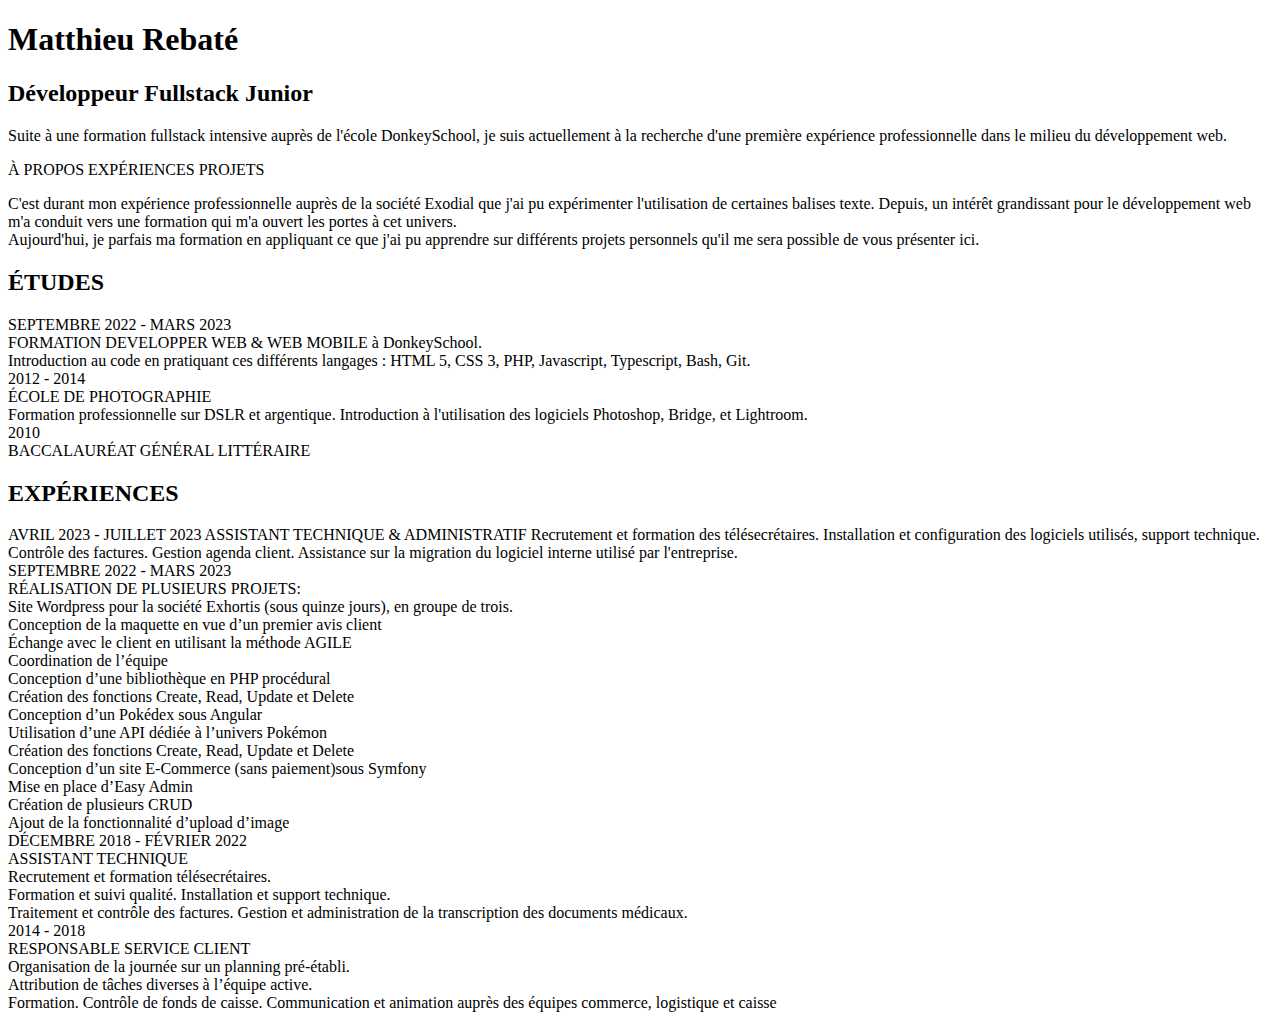
==== commit 57824d89: "new version" ====
--- a/mainalt.html
+++ b/mainalt.html
@@ -1,39 +1,74 @@
 <!DOCTYPE html>
 <html lang="fr-FR">
+<head>
+    <meta charset="UTF-8">
+    <meta name="viewport" content="width=device-width, initial-scale=1.0">
+    <title>Matthieu Rebaté</title>
+</head>
+<body>
+    <div>
+        <h1>Matthieu Rebaté</h1>
+        <h2>Développeur Fullstack Junior</h2>
+        
+        <p>Suite à une formation fullstack intensive auprès de l'école DonkeySchool, je suis actuellement à la recherche d'une première expérience professionnelle dans le milieu du développement web.</p> 
 
-<head>
-    <meta charset="UTF-8" />
-    <title>REBATÉ Matthieu - Portfolio</title>
-    <link rel="shortcut icon" href="images/favicon.ico" type="image/x-icon">
-    <link rel="stylesheet" href="mainalt.css" />
-</head>
+        <span>À PROPOS</span>
+        <span>EXPÉRIENCES</span>
+        <span>PROJETS</span>
 
-<body>
-    <div id="bodypage">
-        <div class="cardborder">
-            <div id="card" class="card">
-                <section id="about">
-                    <span class="titles">Bienvenue.</span>
-                    <div class="presentation">
-                        <p class="profil">Issu d'une formation hétéroclite passant des arts à la grande distribution,
-                            puis au
-                            secrétariat médical/juridique, je me tourne désormais vers le développement Web.<br />
-                            Ayant suscité un intérêt très fort pour cette discipline, je cherche désormais à me
-                            perfectionner et
-                            à en explorer les différentes applications possibles.<br /><br /></p>
-                        <p class="formation">Mai 2022 : Formation HTML5 et CSS3 sur OpenClassRoom validée.<br />
-                            Septembre 2022 à Mars 2023 : Formation à l'école DonkeySchool.</p>
-                    </div>
-                </section>
-                <section id="projects">
-                    <span class="titles">Mes projets :</span>
-                    <ul>
-                        <li>Homemade PHP CRUD</li>
-                        <li>Angular's Pokedex</li>
-                        <li>Biblio Perso - IONIC</li>
-                    </ul>
-                </section>
-            </div>
-        </div>
+        <p>C'est durant mon expérience professionnelle auprès de la société Exodial que j'ai pu expérimenter l'utilisation de certaines balises texte. 
+        Depuis, un intérêt grandissant pour le développement web m'a conduit vers une formation qui m'a ouvert les portes à cet univers.
+            <br>
+        Aujourd'hui, je parfais ma formation en appliquant ce que j'ai pu apprendre sur différents projets personnels qu'il me sera possible de vous présenter ici.</p>
+    </div>  
+    <div>
+        <h2>ÉTUDES</h2>
+
+        <div>SEPTEMBRE 2022 - MARS 2023<br>
+            FORMATION DEVELOPPER WEB & WEB MOBILE à DonkeySchool.<br>
+            Introduction au code en pratiquant ces différents langages : HTML 5, CSS 3, PHP, Javascript, Typescript, Bash, Git.</div>
+
+        <div>2012 - 2014<br>
+            ÉCOLE DE PHOTOGRAPHIE<br>
+            Formation professionnelle sur DSLR et argentique. Introduction à l'utilisation des logiciels Photoshop, Bridge, et Lightroom.</div>
+
+        <div>2010<br>
+            BACCALAURÉAT GÉNÉRAL LITTÉRAIRE</div>
     </div>
-</body>+    <div>
+        <h2>EXPÉRIENCES</h2>
+
+        <div>AVRIL 2023 - JUILLET 2023
+            ASSISTANT TECHNIQUE & ADMINISTRATIF
+            Recrutement et formation des télésecrétaires. Installation et configuration des logiciels utilisés, support technique. Contrôle des factures. Gestion agenda client. Assistance sur la migration du logiciel interne utilisé par l'entreprise.</div>
+
+        <div>SEPTEMBRE 2022 - MARS 2023<br>
+            RÉALISATION DE PLUSIEURS PROJETS:<br>
+            Site Wordpress pour la société Exhortis (sous quinze jours), en groupe de trois.<br>
+                Conception de la maquette en vue d’un premier avis client<br>
+                Échange avec le client en utilisant la méthode AGILE<br>
+                Coordination de l’équipe<br>
+            Conception d’une bibliothèque en PHP procédural<br>
+                Création des fonctions Create, Read, Update et Delete<br>
+            Conception d’un Pokédex sous Angular<br>
+                Utilisation d’une API dédiée à l’univers Pokémon<br>
+                Création des fonctions Create, Read, Update et Delete<br>
+            Conception d’un site E-Commerce (sans paiement)sous Symfony<br>
+                Mise en place d’Easy Admin<br>
+                Création de plusieurs CRUD<br>
+                Ajout de la fonctionnalité d’upload d’image</div>
+            
+        <div>DÉCEMBRE 2018 - FÉVRIER 2022<br>
+            ASSISTANT TECHNIQUE<br>
+            Recrutement et formation télésecrétaires.<br>
+            Formation et suivi qualité. Installation et support technique.<br>
+            Traitement et contrôle des factures. Gestion et administration de la transcription des documents médicaux.</div>
+        
+        <div>2014 - 2018<br>
+            RESPONSABLE SERVICE CLIENT<br>
+            Organisation de la journée sur un planning pré-établi.<br>
+            Attribution de tâches diverses à l’équipe active.<br>
+            Formation. Contrôle de fonds de caisse. Communication et animation auprès des équipes commerce, logistique et caisse</div>
+    </div>
+</body>
+</html>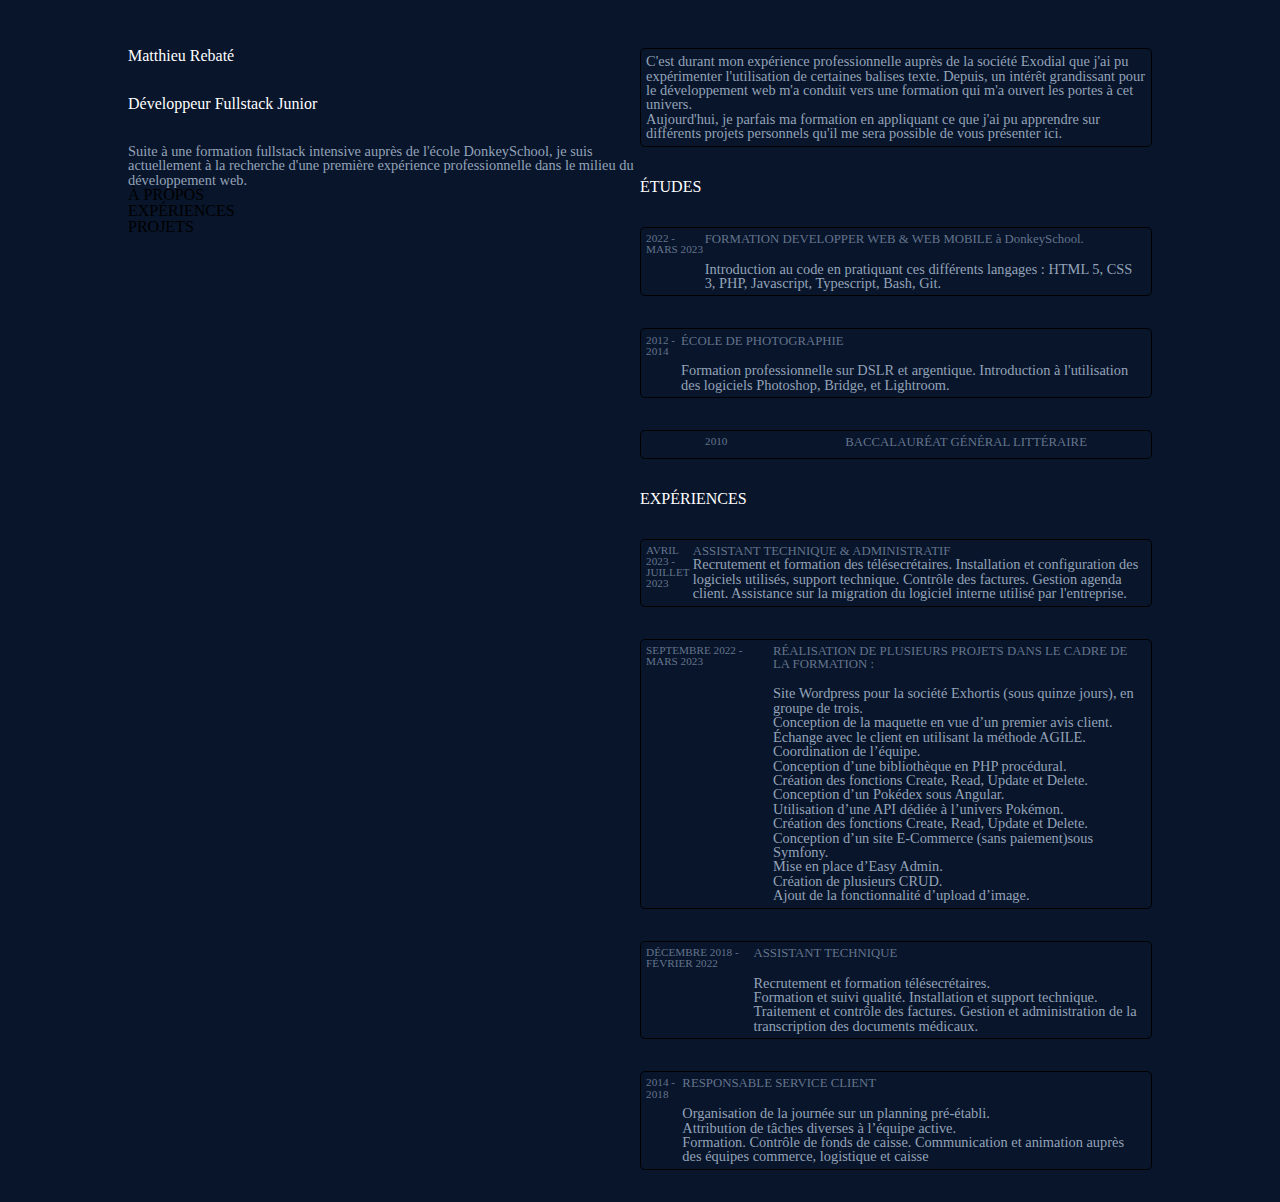
==== commit 3f1499dc: "text + css" ====
--- a/mainalt.html
+++ b/mainalt.html
@@ -1,74 +1,116 @@
 <!DOCTYPE html>
 <html lang="fr-FR">
+
 <head>
     <meta charset="UTF-8">
     <meta name="viewport" content="width=device-width, initial-scale=1.0">
+    <link href="mainalt.css" rel="stylesheet">
     <title>Matthieu Rebaté</title>
 </head>
+
 <body>
-    <div>
+    <div id="bodyzone">
+    <div id="leftpart">
         <h1>Matthieu Rebaté</h1>
         <h2>Développeur Fullstack Junior</h2>
-        
-        <p>Suite à une formation fullstack intensive auprès de l'école DonkeySchool, je suis actuellement à la recherche d'une première expérience professionnelle dans le milieu du développement web.</p> 
 
-        <span>À PROPOS</span>
-        <span>EXPÉRIENCES</span>
-        <span>PROJETS</span>
+        <p>Suite à une formation fullstack intensive auprès de l'école DonkeySchool, je suis actuellement à la recherche
+            d'une première expérience professionnelle dans le milieu du développement web.</p>
+        <div class="navancor">
+            <span>À PROPOS</span>
+            <span>EXPÉRIENCES</span>
+            <span>PROJETS</span>
+        </div>
+    </div>
+    <div id="rightpart">
+        <div>
+            <div class="card">
+            <p>C'est durant mon expérience professionnelle auprès de la société Exodial que j'ai pu expérimenter
+                l'utilisation de certaines balises texte.
+                Depuis, un intérêt grandissant pour le développement web m'a conduit vers une formation qui m'a ouvert
+                les portes à cet univers.
+                <br>
+                Aujourd'hui, je parfais ma formation en appliquant ce que j'ai pu apprendre sur différents projets
+                personnels qu'il me sera possible de vous présenter ici.
+            </p>
+        </div>
+            <h2>ÉTUDES</h2>
 
-        <p>C'est durant mon expérience professionnelle auprès de la société Exodial que j'ai pu expérimenter l'utilisation de certaines balises texte. 
-        Depuis, un intérêt grandissant pour le développement web m'a conduit vers une formation qui m'a ouvert les portes à cet univers.
-            <br>
-        Aujourd'hui, je parfais ma formation en appliquant ce que j'ai pu apprendre sur différents projets personnels qu'il me sera possible de vous présenter ici.</p>
-    </div>  
-    <div>
-        <h2>ÉTUDES</h2>
+            <div class="card"><span class="dateexp">2022 - MARS 2023</span><br>
+                <span>
+                    <h3>FORMATION DEVELOPPER WEB & WEB MOBILE à DonkeySchool.</h3><br>
+                    <p>Introduction au code en pratiquant ces différents langages : HTML 5, CSS 3, PHP, Javascript,
+                        Typescript, Bash, Git.</p>
+                </span>
+            </div>
 
-        <div>SEPTEMBRE 2022 - MARS 2023<br>
-            FORMATION DEVELOPPER WEB & WEB MOBILE à DonkeySchool.<br>
-            Introduction au code en pratiquant ces différents langages : HTML 5, CSS 3, PHP, Javascript, Typescript, Bash, Git.</div>
+            <div class="card"><span class="dateexp">2012 - 2014</span><br>
+                    <span>
+                        <h3>ÉCOLE DE PHOTOGRAPHIE</h3><br>
+                        <p>Formation professionnelle sur DSLR et argentique. Introduction à l'utilisation des logiciels
+                            Photoshop, Bridge, et Lightroom.</p>
+                        </span>
+                    </div>
 
-        <div>2012 - 2014<br>
-            ÉCOLE DE PHOTOGRAPHIE<br>
-            Formation professionnelle sur DSLR et argentique. Introduction à l'utilisation des logiciels Photoshop, Bridge, et Lightroom.</div>
+            <div class="card"><span class="dateexp">2010</span><br>
+                <span>
+                    <h3>BACCALAURÉAT GÉNÉRAL LITTÉRAIRE</h3>
+                </span>
+            </div>
+        </div>
+        <div>
+            <h2>EXPÉRIENCES</h2>
 
-        <div>2010<br>
-            BACCALAURÉAT GÉNÉRAL LITTÉRAIRE</div>
+            <div class="card"><span class="dateexp">AVRIL 2023 - JUILLET 2023</span>
+                <span>
+                    <h3>ASSISTANT TECHNIQUE & ADMINISTRATIF</h3>
+                    <p>Recrutement et formation des télésecrétaires. Installation et configuration des logiciels
+                        utilisés, support technique. Contrôle des factures. Gestion agenda client. Assistance sur la
+                        migration du logiciel interne utilisé par l'entreprise.</p>
+                </span>
+            </div>
+
+            <div class="card"><span class="dateexp">SEPTEMBRE 2022 - MARS 2023</span><br>
+                <span>
+                    <h3>RÉALISATION DE PLUSIEURS PROJETS DANS LE CADRE DE LA FORMATION :</h3><br>
+                    <p>Site Wordpress pour la société Exhortis (sous quinze jours), en groupe de trois.<br>
+                        Conception de la maquette en vue d’un premier avis client.<br>
+                        Échange avec le client en utilisant la méthode AGILE.<br>
+                        Coordination de l’équipe.<br>
+                        Conception d’une bibliothèque en PHP procédural.<br>
+                        Création des fonctions Create, Read, Update et Delete.<br>
+                        Conception d’un Pokédex sous Angular.<br>
+                        Utilisation d’une API dédiée à l’univers Pokémon.<br>
+                        Création des fonctions Create, Read, Update et Delete.<br>
+                        Conception d’un site E-Commerce (sans paiement)sous Symfony.<br>
+                        Mise en place d’Easy Admin.<br>
+                        Création de plusieurs CRUD.<br>
+                        Ajout de la fonctionnalité d’upload d’image.</p>
+                </span>
+            </div>
+
+            <div class="card"><span class="dateexp">DÉCEMBRE 2018 - FÉVRIER 2022</span><br>
+                <span>
+                    <h3>ASSISTANT TECHNIQUE</h3><br>
+                    <p>Recrutement et formation télésecrétaires.<br>
+                        Formation et suivi qualité. Installation et support technique.<br>
+                        Traitement et contrôle des factures. Gestion et administration de la transcription des documents
+                        médicaux.</p>
+                </span>
+            </div>
+
+            <div class="card"><span class="dateexp">2014 - 2018</span><br>
+                <span>
+                    <h3>RESPONSABLE SERVICE CLIENT</h3><br>
+                    <p>Organisation de la journée sur un planning pré-établi.<br>
+                        Attribution de tâches diverses à l’équipe active.<br>
+                        Formation. Contrôle de fonds de caisse. Communication et animation auprès des équipes commerce,
+                        logistique et caisse</p>
+                </span>
+            </div>
+        </div>
     </div>
-    <div>
-        <h2>EXPÉRIENCES</h2>
+</div>
+</body>
 
-        <div>AVRIL 2023 - JUILLET 2023
-            ASSISTANT TECHNIQUE & ADMINISTRATIF
-            Recrutement et formation des télésecrétaires. Installation et configuration des logiciels utilisés, support technique. Contrôle des factures. Gestion agenda client. Assistance sur la migration du logiciel interne utilisé par l'entreprise.</div>
-
-        <div>SEPTEMBRE 2022 - MARS 2023<br>
-            RÉALISATION DE PLUSIEURS PROJETS:<br>
-            Site Wordpress pour la société Exhortis (sous quinze jours), en groupe de trois.<br>
-                Conception de la maquette en vue d’un premier avis client<br>
-                Échange avec le client en utilisant la méthode AGILE<br>
-                Coordination de l’équipe<br>
-            Conception d’une bibliothèque en PHP procédural<br>
-                Création des fonctions Create, Read, Update et Delete<br>
-            Conception d’un Pokédex sous Angular<br>
-                Utilisation d’une API dédiée à l’univers Pokémon<br>
-                Création des fonctions Create, Read, Update et Delete<br>
-            Conception d’un site E-Commerce (sans paiement)sous Symfony<br>
-                Mise en place d’Easy Admin<br>
-                Création de plusieurs CRUD<br>
-                Ajout de la fonctionnalité d’upload d’image</div>
-            
-        <div>DÉCEMBRE 2018 - FÉVRIER 2022<br>
-            ASSISTANT TECHNIQUE<br>
-            Recrutement et formation télésecrétaires.<br>
-            Formation et suivi qualité. Installation et support technique.<br>
-            Traitement et contrôle des factures. Gestion et administration de la transcription des documents médicaux.</div>
-        
-        <div>2014 - 2018<br>
-            RESPONSABLE SERVICE CLIENT<br>
-            Organisation de la journée sur un planning pré-établi.<br>
-            Attribution de tâches diverses à l’équipe active.<br>
-            Formation. Contrôle de fonds de caisse. Communication et animation auprès des équipes commerce, logistique et caisse</div>
-    </div>
-</body>
 </html>--- a/mainalt.css
+++ b/mainalt.css
@@ -0,0 +1,102 @@
+html, body, div, span, applet, object, iframe,
+h1, h2, h3, h4, h5, h6, p, blockquote, pre,
+a, abbr, acronym, address, big, cite, code,
+del, dfn, em, img, ins, kbd, q, s, samp,
+small, strike, strong, sub, sup, tt, var,
+b, u, i, center,
+dl, dt, dd, ol, ul, li,
+fieldset, form, label, legend,
+table, caption, tbody, tfoot, thead, tr, th, td,
+article, aside, canvas, details, embed, 
+figure, figcaption, footer, header, hgroup, 
+menu, nav, output, ruby, section, summary,
+time, mark, audio, video {
+	margin: 0;
+	padding: 0;
+	border: 0;
+	font-size: 100%;
+	font: inherit;
+	vertical-align: baseline;
+}
+/* HTML5 display-role reset for older browsers */
+article, aside, details, figcaption, figure, 
+footer, header, hgroup, menu, nav, section {
+	display: block;
+}
+body {
+	line-height: 1;
+}
+ol, ul {
+	list-style: none;
+}
+blockquote, q {
+	quotes: none;
+}
+blockquote:before, blockquote:after,
+q:before, q:after {
+	content: '';
+	content: none;
+}
+table {
+	border-collapse: collapse;
+	border-spacing: 0;
+}
+
+/* ################ RESET ############## */
+
+body {
+    display: flex;
+    background-color : #08152b;
+}
+
+.navancor {
+    display: flex;
+    flex-direction: column;
+}
+.dateexp {
+    color: #64748B;
+    font-size: 0.7em;
+}
+h3 {
+    color: #64748B;
+    font-size: 0.8em;
+}
+
+p {
+    color: #94A3B8;
+    font-size: 0.9em;
+}
+
+h1, h2 {
+    color: white;
+    margin-bottom: 2em;
+}
+
+.card {
+    display: flex;
+    justify-content: space-evenly;
+    margin-bottom: 2em;
+    border: 1px solid black;
+    border-radius: 0.3em;
+    padding: 1%;
+}
+
+#bodyzone {
+    display: flex;
+    width: 80%;
+    height: 80%;
+    margin-top: 3em;
+    margin-left: auto;
+    margin-right: auto;
+    justify-content: space-around;
+}
+
+#leftpart {
+    width: 70%;
+}
+
+#rightpart {
+    width: 70%;
+}
+
+
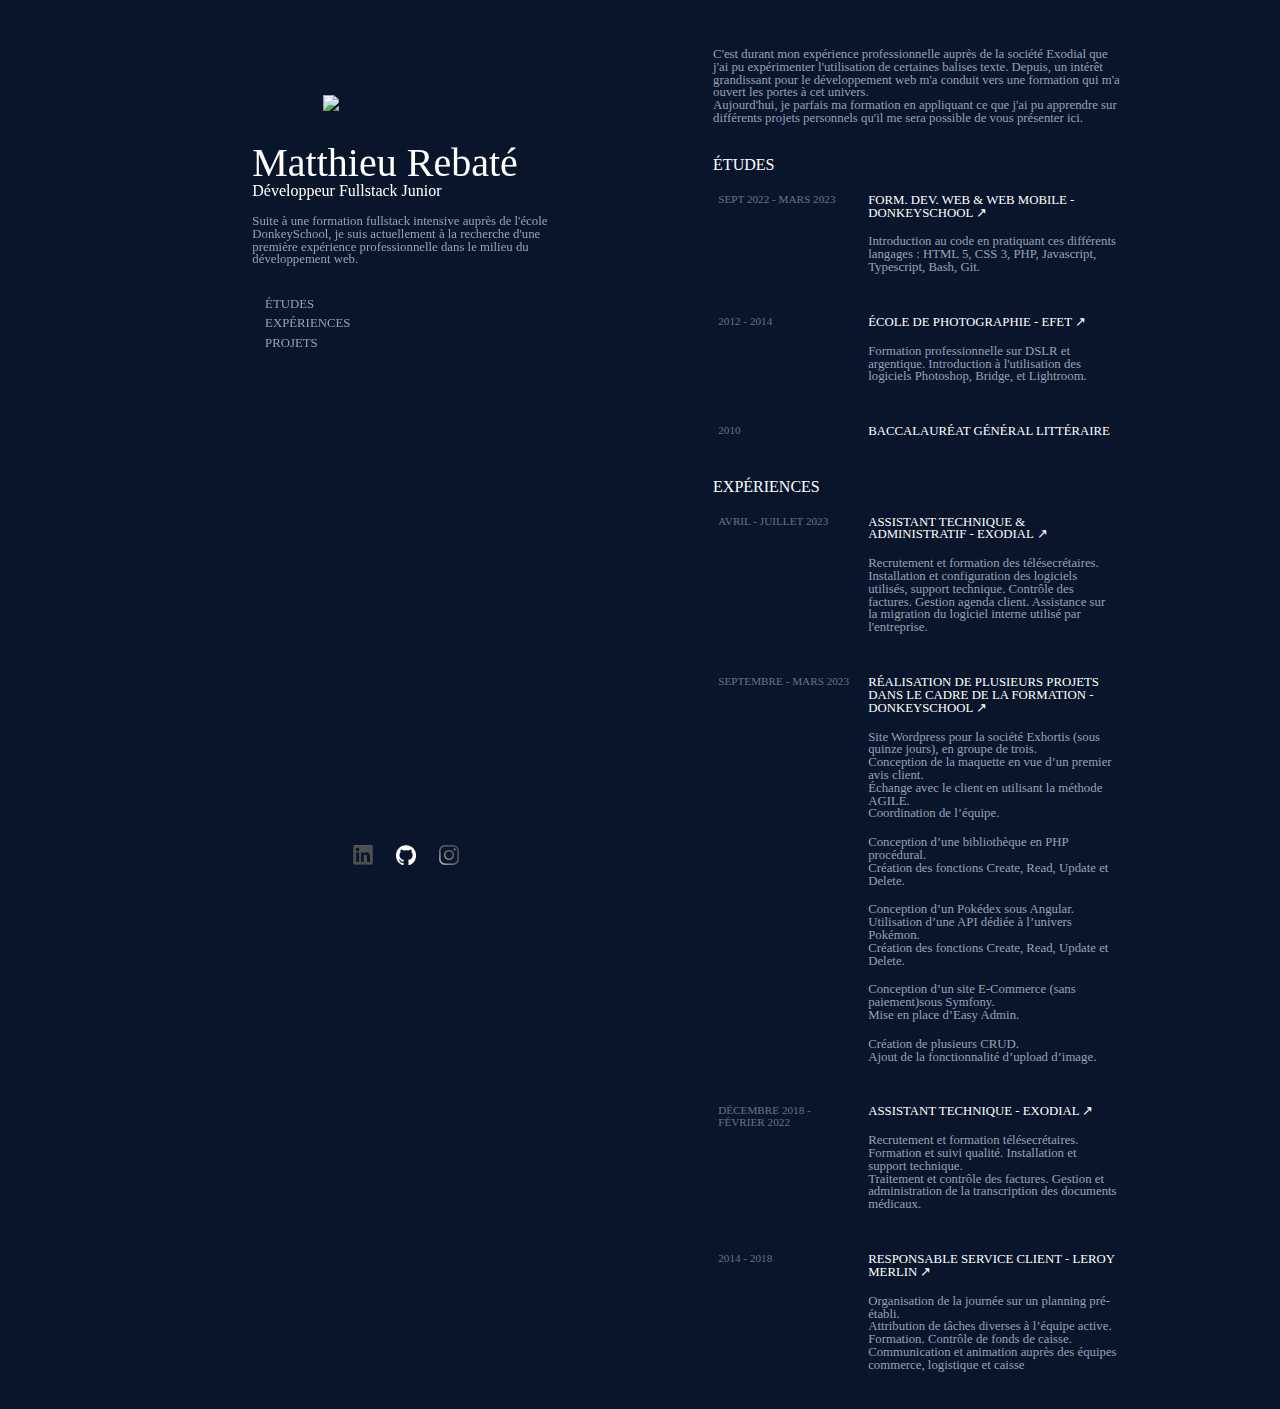
==== commit bfae34ba: "pic + link + css" ====
--- a/mainalt.html
+++ b/mainalt.html
@@ -7,110 +7,122 @@
     <link href="mainalt.css" rel="stylesheet">
     <title>Matthieu Rebaté</title>
 </head>
+<script src="gloomingCursorEffect.js"></script>
 
 <body>
     <div id="bodyzone">
-    <div id="leftpart">
-        <h1>Matthieu Rebaté</h1>
-        <h2>Développeur Fullstack Junior</h2>
+        <div id="leftpart">
+            <img src="images/circlepp2.png">
+            <div>
+                <h1>Matthieu Rebaté</h1>
+                <h2>Développeur Fullstack Junior</h2>
 
-        <p>Suite à une formation fullstack intensive auprès de l'école DonkeySchool, je suis actuellement à la recherche
-            d'une première expérience professionnelle dans le milieu du développement web.</p>
-        <div class="navancor">
-            <span>À PROPOS</span>
-            <span>EXPÉRIENCES</span>
-            <span>PROJETS</span>
+                <p>Suite à une formation fullstack intensive auprès de l'école DonkeySchool, je suis actuellement à la
+                    recherche
+                    d'une première expérience professionnelle dans le milieu du développement web.</p>
+                    <ul class="navlist">
+                        <a href="#etudes"><li>ÉTUDES</li></a>
+                        <a href="#experiences"><li>EXPÉRIENCES</li></a>
+                        <a href="#projets"><li>PROJETS</li></a>
+                    </ul>
+            </div>
+            <div class="logoslink"><a target="_blank" href="https://www.linkedin.com/in/matthieu-rebat%C3%A9-341706241/"><img class="logo" src="images/linkedin.png"></a><a target="_blank" href="https://github.com/Orcrax"><img class="logo" src="images/github-mark-white.png"></a><a target="_blank" href="https://www.instagram.com/orcrax/"><img class="logo" src="images/ig.png"></a></div>
         </div>
-    </div>
-    <div id="rightpart">
-        <div>
-            <div class="card">
-            <p>C'est durant mon expérience professionnelle auprès de la société Exodial que j'ai pu expérimenter
-                l'utilisation de certaines balises texte.
-                Depuis, un intérêt grandissant pour le développement web m'a conduit vers une formation qui m'a ouvert
-                les portes à cet univers.
-                <br>
-                Aujourd'hui, je parfais ma formation en appliquant ce que j'ai pu apprendre sur différents projets
-                personnels qu'il me sera possible de vous présenter ici.
-            </p>
-        </div>
-            <h2>ÉTUDES</h2>
+        <div id="rightpart">
+            <div>
+                <div class="presentation">
+                    <p>C'est durant mon expérience professionnelle auprès de la société Exodial que j'ai pu expérimenter
+                        l'utilisation de certaines balises texte.
+                        Depuis, un intérêt grandissant pour le développement web m'a conduit vers une formation qui m'a
+                        ouvert
+                        les portes à cet univers.
+                        <br>
+                        Aujourd'hui, je parfais ma formation en appliquant ce que j'ai pu apprendre sur différents
+                        projets
+                        personnels qu'il me sera possible de vous présenter ici.
+                    </p>
+                </div>
+                <h2 id="etudes">ÉTUDES</h2>
 
-            <div class="card"><span class="dateexp">2022 - MARS 2023</span><br>
-                <span>
-                    <h3>FORMATION DEVELOPPER WEB & WEB MOBILE à DonkeySchool.</h3><br>
-                    <p>Introduction au code en pratiquant ces différents langages : HTML 5, CSS 3, PHP, Javascript,
-                        Typescript, Bash, Git.</p>
-                </span>
-            </div>
+                <div class="card"><span class="dateexp">SEPT 2022 - MARS 2023</span><br>
+                    <a target="_blank" href="https://donkey.school/"><span class="description">
+                        <h3>FORM. DEV. WEB & WEB MOBILE - DONKEYSCHOOL ↗</h3><br>
+                        <p>Introduction au code en pratiquant ces différents langages : HTML 5, CSS 3, PHP, Javascript,
+                            Typescript, Bash, Git.</p>
+                    </span></a>
+                </div>
 
-            <div class="card"><span class="dateexp">2012 - 2014</span><br>
-                    <span>
-                        <h3>ÉCOLE DE PHOTOGRAPHIE</h3><br>
+                <div class="card"><span class="dateexp">2012 - 2014</span><br>
+                    <a target="_blank" href="https://www.efet.fr/ecole-de-photographie.html"><span class="description">
+                        <h3>ÉCOLE DE PHOTOGRAPHIE - EFET ↗</h3><br>
                         <p>Formation professionnelle sur DSLR et argentique. Introduction à l'utilisation des logiciels
                             Photoshop, Bridge, et Lightroom.</p>
-                        </span>
-                    </div>
+                    </span></a>
+                </div>
 
-            <div class="card"><span class="dateexp">2010</span><br>
-                <span>
-                    <h3>BACCALAURÉAT GÉNÉRAL LITTÉRAIRE</h3>
-                </span>
+                <div class="card"><span class="dateexp">2010</span><br>
+                    <span class="description">
+                        <h3>BACCALAURÉAT GÉNÉRAL LITTÉRAIRE</h3>
+                    </span>
+                </div>
             </div>
-        </div>
-        <div>
-            <h2>EXPÉRIENCES</h2>
+            <div>
+                <h2 id="experiences">EXPÉRIENCES</h2>
 
-            <div class="card"><span class="dateexp">AVRIL 2023 - JUILLET 2023</span>
-                <span>
-                    <h3>ASSISTANT TECHNIQUE & ADMINISTRATIF</h3>
-                    <p>Recrutement et formation des télésecrétaires. Installation et configuration des logiciels
-                        utilisés, support technique. Contrôle des factures. Gestion agenda client. Assistance sur la
-                        migration du logiciel interne utilisé par l'entreprise.</p>
-                </span>
-            </div>
+                <div class="card"><span class="dateexp">AVRIL - JUILLET 2023</span>
+                    <a target="_blank" href="https://www.exodial.com/"><span class="description">
+                        <h3>ASSISTANT TECHNIQUE & ADMINISTRATIF - EXODIAL ↗</h3><br>
+                        <p>Recrutement et formation des télésecrétaires. Installation et configuration des logiciels
+                            utilisés, support technique. Contrôle des factures. Gestion agenda client. Assistance sur la
+                            migration du logiciel interne utilisé par l'entreprise.</p>
+                    </span></a>
+                </div>
 
-            <div class="card"><span class="dateexp">SEPTEMBRE 2022 - MARS 2023</span><br>
-                <span>
-                    <h3>RÉALISATION DE PLUSIEURS PROJETS DANS LE CADRE DE LA FORMATION :</h3><br>
-                    <p>Site Wordpress pour la société Exhortis (sous quinze jours), en groupe de trois.<br>
-                        Conception de la maquette en vue d’un premier avis client.<br>
-                        Échange avec le client en utilisant la méthode AGILE.<br>
-                        Coordination de l’équipe.<br>
-                        Conception d’une bibliothèque en PHP procédural.<br>
-                        Création des fonctions Create, Read, Update et Delete.<br>
-                        Conception d’un Pokédex sous Angular.<br>
-                        Utilisation d’une API dédiée à l’univers Pokémon.<br>
-                        Création des fonctions Create, Read, Update et Delete.<br>
-                        Conception d’un site E-Commerce (sans paiement)sous Symfony.<br>
-                        Mise en place d’Easy Admin.<br>
-                        Création de plusieurs CRUD.<br>
-                        Ajout de la fonctionnalité d’upload d’image.</p>
-                </span>
-            </div>
+                <div class="card"><span class="dateexp">SEPTEMBRE - MARS 2023</span><br>
+                    <a target="_blank" href="https://donkey.school/"><span class="description">
+                        <h3>RÉALISATION DE PLUSIEURS PROJETS DANS LE CADRE DE LA FORMATION - DONKEYSCHOOL ↗</h3><br>
+                        <p>Site Wordpress pour la société Exhortis (sous quinze jours), en groupe de trois.</p>
+                        <li>Conception de la maquette en vue d’un premier avis client.</li>
+                        <li>Échange avec le client en utilisant la méthode AGILE.</li>
+                        <li>Coordination de l’équipe.</li><br>
+                        <p>Conception d’une bibliothèque en PHP procédural.</p>
+                        <li>Création des fonctions Create, Read, Update et Delete.</li><br>
+                        <p>Conception d’un Pokédex sous Angular.</p>
+                        <li>Utilisation d’une API dédiée à l’univers Pokémon.</li>
+                        <li>Création des fonctions Create, Read, Update et Delete.</li><br>
+                        <p>Conception d’un site E-Commerce (sans paiement)sous Symfony.</p>
+                        <li>Mise en place d’Easy Admin.</li><br>
+                        <p>Création de plusieurs CRUD.</p>
+                        <li>Ajout de la fonctionnalité d’upload d’image.</li>
+                        </p>
+                        </ul>
+                    </span></a>
+                </div>
 
-            <div class="card"><span class="dateexp">DÉCEMBRE 2018 - FÉVRIER 2022</span><br>
-                <span>
-                    <h3>ASSISTANT TECHNIQUE</h3><br>
-                    <p>Recrutement et formation télésecrétaires.<br>
-                        Formation et suivi qualité. Installation et support technique.<br>
-                        Traitement et contrôle des factures. Gestion et administration de la transcription des documents
-                        médicaux.</p>
-                </span>
-            </div>
+                <div class="card"><span class="dateexp">DÉCEMBRE 2018 -<br> FÉVRIER 2022</span><br>
+                    <a target="_blank" href="https://www.exodial.com/"><span class="description">
+                        <h3>ASSISTANT TECHNIQUE - EXODIAL ↗</h3><br>
+                        <p>Recrutement et formation télésecrétaires.<br>
+                            Formation et suivi qualité. Installation et support technique.<br>
+                            Traitement et contrôle des factures. Gestion et administration de la transcription des
+                            documents
+                            médicaux.</p>
+                    </span></a>
+                </div>
 
-            <div class="card"><span class="dateexp">2014 - 2018</span><br>
-                <span>
-                    <h3>RESPONSABLE SERVICE CLIENT</h3><br>
-                    <p>Organisation de la journée sur un planning pré-établi.<br>
-                        Attribution de tâches diverses à l’équipe active.<br>
-                        Formation. Contrôle de fonds de caisse. Communication et animation auprès des équipes commerce,
-                        logistique et caisse</p>
-                </span>
+                <div class="card"><span class="dateexp">2014 - 2018</span><br>
+                    <a target="_blank" href="https://recrute.leroymerlin.fr/trouver-des-offres-demploi/"><span class="description">
+                        <h3>RESPONSABLE SERVICE CLIENT - LEROY MERLIN ↗</h3><br>
+                        <p>Organisation de la journée sur un planning pré-établi.<br>
+                            Attribution de tâches diverses à l’équipe active.<br>
+                            Formation. Contrôle de fonds de caisse. Communication et animation auprès des équipes
+                            commerce,
+                            logistique et caisse</p>
+                    </span></a>
+                </div>
             </div>
         </div>
     </div>
-</div>
 </body>
 
 </html>--- a/mainalt.css
+++ b/mainalt.css
@@ -45,7 +45,6 @@
 /* ################ RESET ############## */
 
 body {
-    display: flex;
     background-color : #08152b;
 }
 
@@ -56,47 +55,128 @@
 .dateexp {
     color: #64748B;
     font-size: 0.7em;
+    min-width: 150px;
+    max-width: 150px;
 }
 h3 {
-    color: #64748B;
+    color: #ffffff;
     font-size: 0.8em;
 }
 
 p {
     color: #94A3B8;
-    font-size: 0.9em;
+    font-size: 0.8em;
 }
 
-h1, h2 {
+h2 {
     color: white;
-    margin-bottom: 2em;
+    margin-bottom: 1em;
+}
+
+h1 {
+    color: white;
+    font-size: 2.5em;
 }
 
 .card {
     display: flex;
-    justify-content: space-evenly;
     margin-bottom: 2em;
+    padding: 1%;
+    border: 1px solid #08152b;
+    border-radius: 0.3em;
+
+}
+.card:hover {
     border: 1px solid black;
     border-radius: 0.3em;
-    padding: 1%;
+    background-color: #64748b1d;
+    cursor: pointer;
+}
+.card:hover h3 {
+    color: rgb(133, 188, 255);
 }
 
 #bodyzone {
     display: flex;
     width: 80%;
-    height: 80%;
-    margin-top: 3em;
     margin-left: auto;
     margin-right: auto;
     justify-content: space-around;
 }
 
 #leftpart {
-    width: 70%;
+    display: flex;
+    flex-direction: column;
+    align-items: center;
+    width: 30%;
+    height: 75vh;
+    position: sticky;
+    top: 0;
+    padding: 95px;
 }
 
 #rightpart {
-    width: 70%;
+    width: 40%;
+    margin-top: 3em;
 }
 
+li {
+    list-style-type: none;
+    color: #94A3B8;
+    font-size: 0.8em;
+}
 
+.description {
+    min-width: 350px;
+    max-width: 350px;
+}
+
+.presentation {
+    margin-bottom: 2em;
+}
+
+img {
+    width: 13vmax;
+    margin-bottom: 2em;
+}
+
+.logoslink {
+    display: flex;
+    justify-content: space-around;
+    width: 10%;
+    position: fixed;
+    bottom: 0;
+}
+
+.logo {
+    justify-content: space-around;
+    max-width: 20px ;
+    min-width: 20px;
+    filter: grayscale(1);
+}
+
+.logo:hover {
+    filter: grayscale(0);
+}
+
+.navlist {
+    margin-top: 2em;
+}
+
+.navlist li {
+    margin-bottom: 0.5em;
+    cursor: pointer;
+    margin-left: 1em;
+}
+
+.navlist li:hover {
+    color: #ffffff;
+}
+
+.ancor {
+    border-bottom: 1px solid white;
+}
+
+a {
+    text-decoration: none;
+}
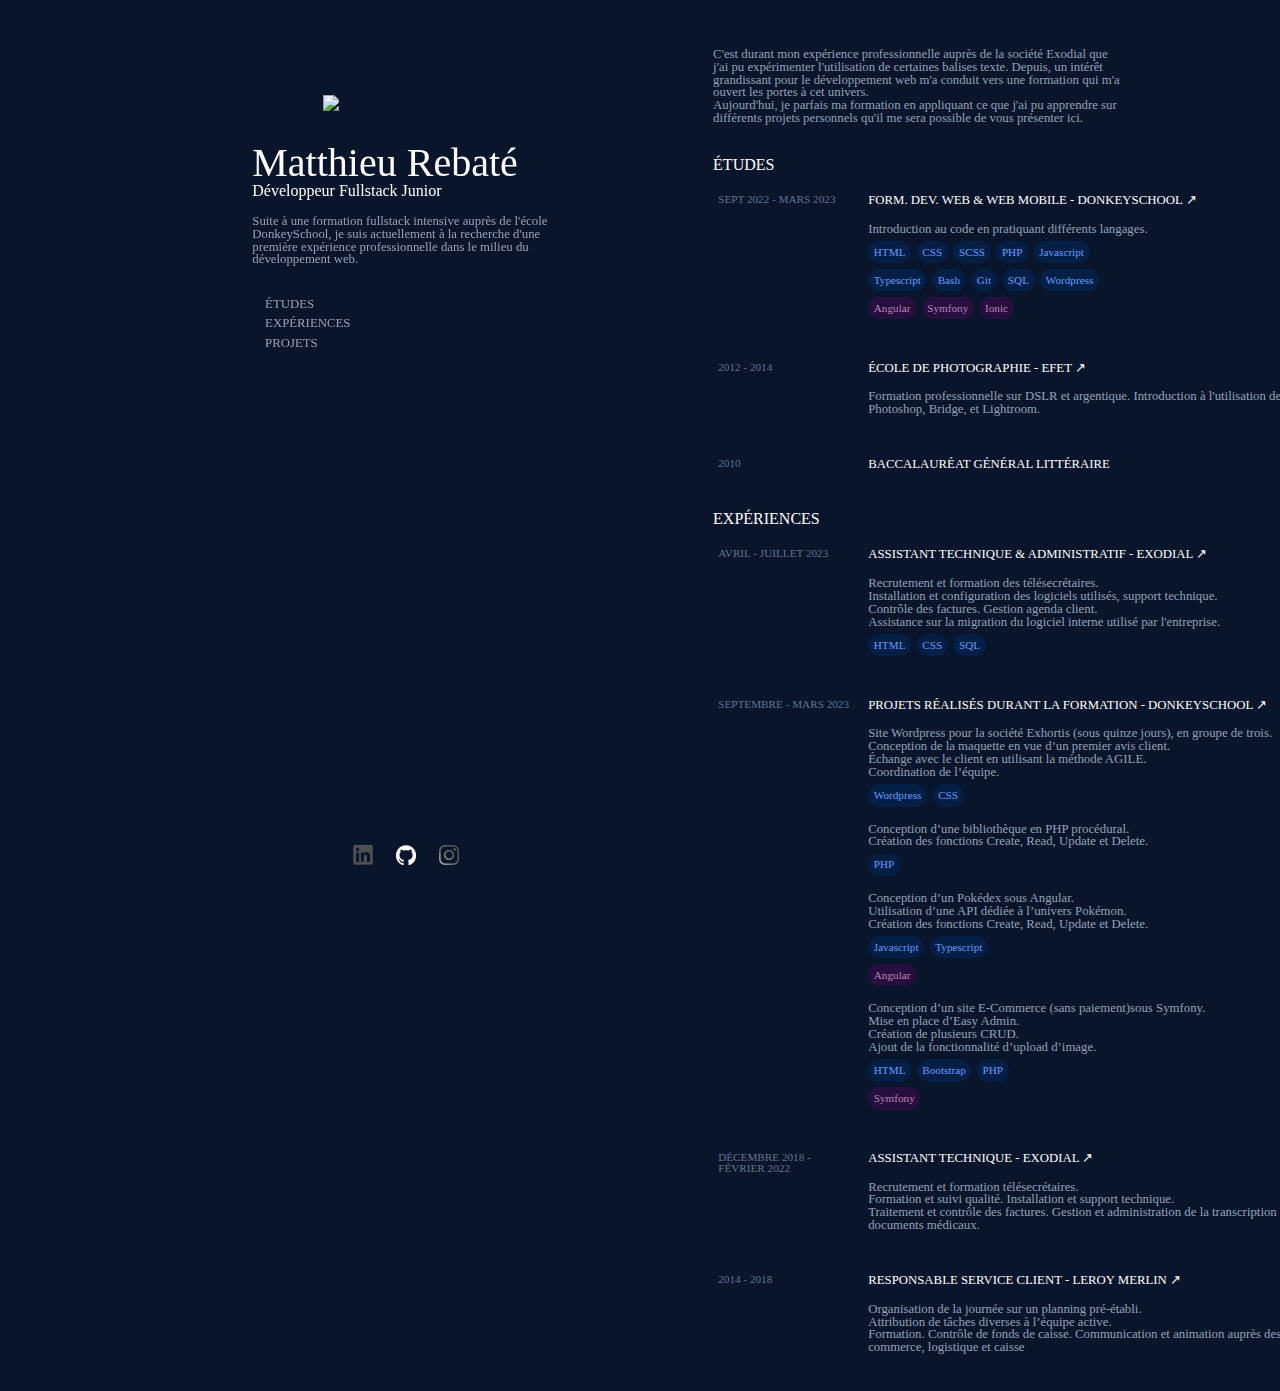
==== commit 2812e079: "responsive css" ====
--- a/mainalt.html
+++ b/mainalt.html
@@ -13,20 +13,30 @@
     <div id="bodyzone">
         <div id="leftpart">
             <img src="images/circlepp2.png">
-            <div>
+            <div class="mobilepres">
                 <h1>Matthieu Rebaté</h1>
                 <h2>Développeur Fullstack Junior</h2>
 
                 <p>Suite à une formation fullstack intensive auprès de l'école DonkeySchool, je suis actuellement à la
-                    recherche
-                    d'une première expérience professionnelle dans le milieu du développement web.</p>
-                    <ul class="navlist">
-                        <a href="#etudes"><li>ÉTUDES</li></a>
-                        <a href="#experiences"><li>EXPÉRIENCES</li></a>
-                        <a href="#projets"><li>PROJETS</li></a>
-                    </ul>
+                    recherche d'une première expérience professionnelle dans le milieu du développement web.</p>
+                <ul class="navlist">
+                    <a href="#etudes">
+                        <li>ÉTUDES</li>
+                    </a>
+                    <a href="#experiences">
+                        <li>EXPÉRIENCES</li>
+                    </a>
+                    <a href="#projets">
+                        <li>PROJETS</li>
+                    </a>
+                </ul>
             </div>
-            <div class="logoslink"><a target="_blank" href="https://www.linkedin.com/in/matthieu-rebat%C3%A9-341706241/"><img class="logo" src="images/linkedin.png"></a><a target="_blank" href="https://github.com/Orcrax"><img class="logo" src="images/github-mark-white.png"></a><a target="_blank" href="https://www.instagram.com/orcrax/"><img class="logo" src="images/ig.png"></a></div>
+            <div class="logoslink">
+                <a target="_blank" href="https://www.linkedin.com/in/matthieu-rebat%C3%A9-341706241/"><img class="logo"
+                    src="images/linkedin.png"></a>
+                <a target="_blank" href="https://github.com/Orcrax"><img class="logo" src="images/github-mark-white.png"></a>
+                <a target="_blank" href="https://www.instagram.com/orcrax/"><img class="logo" src="images/ig.png"></a>
+            </div>
         </div>
         <div id="rightpart">
             <div>
@@ -46,18 +56,38 @@
 
                 <div class="card"><span class="dateexp">SEPT 2022 - MARS 2023</span><br>
                     <a target="_blank" href="https://donkey.school/"><span class="description">
-                        <h3>FORM. DEV. WEB & WEB MOBILE - DONKEYSCHOOL ↗</h3><br>
-                        <p>Introduction au code en pratiquant ces différents langages : HTML 5, CSS 3, PHP, Javascript,
-                            Typescript, Bash, Git.</p>
-                    </span></a>
+                            <h3>FORM. DEV. WEB & WEB MOBILE - DONKEYSCHOOL ↗</h3><br>
+                            <p>Introduction au code en pratiquant différents langages.</p>
+                            <div>
+                                <ul class="languages">
+                                    <li class="lang">HTML</li>
+                                    <li class="lang">CSS</li>
+                                    <li class="lang">SCSS</li>
+                                    <li class="lang">PHP</li>
+                                    <li class="lang">Javascript</li>
+                                </ul>
+                                <ul class="languages">
+                                    <li class="lang">Typescript</li>
+                                    <li class="lang">Bash</li>
+                                    <li class="lang">Git</li>
+                                    <li class="lang">SQL</li>
+                                    <li class="lang">Wordpress</li>
+                                </ul>
+                                <ul class="framework">
+                                    <li class="frame">Angular</li>
+                                    <li class="frame">Symfony</li>
+                                    <li class="frame">Ionic</li>
+                                </ul>
+                            </div>
+                        </span></a>
                 </div>
 
                 <div class="card"><span class="dateexp">2012 - 2014</span><br>
                     <a target="_blank" href="https://www.efet.fr/ecole-de-photographie.html"><span class="description">
-                        <h3>ÉCOLE DE PHOTOGRAPHIE - EFET ↗</h3><br>
-                        <p>Formation professionnelle sur DSLR et argentique. Introduction à l'utilisation des logiciels
-                            Photoshop, Bridge, et Lightroom.</p>
-                    </span></a>
+                            <h3>ÉCOLE DE PHOTOGRAPHIE - EFET ↗</h3><br>
+                            <p>Formation professionnelle sur DSLR et argentique. Introduction à l'utilisation des
+                                logiciels Photoshop, Bridge, et Lightroom.</p>
+                        </span></a>
                 </div>
 
                 <div class="card"><span class="dateexp">2010</span><br>
@@ -70,55 +100,82 @@
                 <h2 id="experiences">EXPÉRIENCES</h2>
 
                 <div class="card"><span class="dateexp">AVRIL - JUILLET 2023</span>
-                    <a target="_blank" href="https://www.exodial.com/"><span class="description">
-                        <h3>ASSISTANT TECHNIQUE & ADMINISTRATIF - EXODIAL ↗</h3><br>
-                        <p>Recrutement et formation des télésecrétaires. Installation et configuration des logiciels
-                            utilisés, support technique. Contrôle des factures. Gestion agenda client. Assistance sur la
-                            migration du logiciel interne utilisé par l'entreprise.</p>
-                    </span></a>
+                    <a target="_blank" href="https://www.exodial.com/">
+                            <h3>ASSISTANT TECHNIQUE & ADMINISTRATIF - EXODIAL ↗</h3><br>
+                            <p>Recrutement et formation des télésecrétaires.<br> Installation et configuration des logiciels
+                                utilisés, support technique.<br> Contrôle des factures. Gestion agenda client.<br> Assistance
+                                sur la migration du logiciel interne utilisé par l'entreprise.</p>
+                        <ul class="languages">
+                            <li class="lang">HTML</li>
+                            <li class="lang">CSS</li>
+                            <li class="lang">SQL</li>
+                        </ul>
+                    </a>
                 </div>
 
                 <div class="card"><span class="dateexp">SEPTEMBRE - MARS 2023</span><br>
-                    <a target="_blank" href="https://donkey.school/"><span class="description">
-                        <h3>RÉALISATION DE PLUSIEURS PROJETS DANS LE CADRE DE LA FORMATION - DONKEYSCHOOL ↗</h3><br>
-                        <p>Site Wordpress pour la société Exhortis (sous quinze jours), en groupe de trois.</p>
-                        <li>Conception de la maquette en vue d’un premier avis client.</li>
-                        <li>Échange avec le client en utilisant la méthode AGILE.</li>
-                        <li>Coordination de l’équipe.</li><br>
-                        <p>Conception d’une bibliothèque en PHP procédural.</p>
-                        <li>Création des fonctions Create, Read, Update et Delete.</li><br>
-                        <p>Conception d’un Pokédex sous Angular.</p>
-                        <li>Utilisation d’une API dédiée à l’univers Pokémon.</li>
-                        <li>Création des fonctions Create, Read, Update et Delete.</li><br>
-                        <p>Conception d’un site E-Commerce (sans paiement)sous Symfony.</p>
-                        <li>Mise en place d’Easy Admin.</li><br>
-                        <p>Création de plusieurs CRUD.</p>
-                        <li>Ajout de la fonctionnalité d’upload d’image.</li>
-                        </p>
-                        </ul>
-                    </span></a>
+                    <a target="_blank" href="https://donkey.school/">
+                            <h3>PROJETS RÉALISÉS DURANT LA FORMATION - DONKEYSCHOOL ↗</h3><br>
+                            <p>Site Wordpress pour la société Exhortis (sous quinze jours), en groupe de trois.</p>
+                            <li>Conception de la maquette en vue d’un premier avis client.</li>
+                            <li>Échange avec le client en utilisant la méthode AGILE.</li>
+                            <li>Coordination de l’équipe.</li>
+                            <ul class="languages">
+                                <li class="lang">Wordpress</li>
+                                <li class="lang">CSS</li>
+                            </ul><br>
+                            <p>Conception d’une bibliothèque en PHP procédural.</p>
+                            <li>Création des fonctions Create, Read, Update et Delete.</li>
+                            <ul class="languages">
+                                <li class="lang">PHP</li>
+                            </ul><br>
+                            <p>Conception d’un Pokédex sous Angular.</p>
+                            <li>Utilisation d’une API dédiée à l’univers Pokémon.</li>
+                            <li>Création des fonctions Create, Read, Update et Delete.</li>
+                            <ul class="languages">
+                                <li class="lang">Javascript</li>
+                                <li class="lang">Typescript</li>
+                            </ul>
+                            <ul class="framework">
+                                <li class="frame">Angular</li>
+                            </ul><br>
+                            <p>Conception d’un site E-Commerce (sans paiement)sous Symfony.</p>
+                            <li>Mise en place d’Easy Admin.</li>
+                            <li>Création de plusieurs CRUD.</li>
+                            <li>Ajout de la fonctionnalité d’upload d’image.</li>
+                            <ul class="languages">
+                                <li class="lang">HTML</li>
+                                <li class="lang">Bootstrap</li>
+                                <li class="lang">PHP</li>
+                            </ul>
+                            <ul class="framework">
+                                <li class="frame">Symfony</li>
+                            </ul>
+                            </p>
+                            </ul>
+</a>
                 </div>
 
                 <div class="card"><span class="dateexp">DÉCEMBRE 2018 -<br> FÉVRIER 2022</span><br>
                     <a target="_blank" href="https://www.exodial.com/"><span class="description">
-                        <h3>ASSISTANT TECHNIQUE - EXODIAL ↗</h3><br>
-                        <p>Recrutement et formation télésecrétaires.<br>
-                            Formation et suivi qualité. Installation et support technique.<br>
-                            Traitement et contrôle des factures. Gestion et administration de la transcription des
-                            documents
-                            médicaux.</p>
-                    </span></a>
+                            <h3>ASSISTANT TECHNIQUE - EXODIAL ↗</h3><br>
+                            <p>Recrutement et formation télésecrétaires.<br>
+                                Formation et suivi qualité. Installation et support technique.<br>
+                                Traitement et contrôle des factures. Gestion et administration de la transcription des
+                                documents médicaux.</p>
+                        </span></a>
                 </div>
 
                 <div class="card"><span class="dateexp">2014 - 2018</span><br>
-                    <a target="_blank" href="https://recrute.leroymerlin.fr/trouver-des-offres-demploi/"><span class="description">
-                        <h3>RESPONSABLE SERVICE CLIENT - LEROY MERLIN ↗</h3><br>
-                        <p>Organisation de la journée sur un planning pré-établi.<br>
-                            Attribution de tâches diverses à l’équipe active.<br>
-                            Formation. Contrôle de fonds de caisse. Communication et animation auprès des équipes
-                            commerce,
-                            logistique et caisse</p>
-                    </span></a>
+                    <a target="_blank" href="https://recrute.leroymerlin.fr/trouver-des-offres-demploi/"><span
+                            class="description">
+                            <h3>RESPONSABLE SERVICE CLIENT - LEROY MERLIN ↗</h3><br>
+                            <p>Organisation de la journée sur un planning pré-établi.<br>
+                                Attribution de tâches diverses à l’équipe active.<br>
+                                Formation. Contrôle de fonds de caisse. Communication et animation auprès des équipes
+                                commerce,
+                                logistique et caisse</p>
+                        </span></a>
                 </div>
             </div>
         </div>
--- a/mainalt.css
+++ b/mainalt.css
@@ -44,6 +44,169 @@
 
 /* ################ RESET ############## */
 
+@media screen and (max-width: 600px) {
+    body {
+        background-color : #08152b;
+    }
+    
+    .navancor {
+        display: flex;
+        flex-direction: column;
+    }
+    .dateexp {
+        color: #64748B;
+        font-size: 0.7em;
+        min-width: 150px;
+        max-width: 150px;
+    }
+    h3 {
+        color: #ffffff;
+        font-size: 0.8em;
+    }
+    
+    p {
+        color: #94A3B8;
+        font-size: 0.8em;
+    }
+    
+    h2 {
+        color: white;
+        margin-bottom: 1em;
+        text-align: center;
+    }
+    
+    h1 {
+        color: white;
+        font-size: 2.5em;
+        text-align: center;
+    }
+    
+    .card {
+        display: flex;
+        margin-bottom: 2em;
+        padding: 1%;
+        border: 1px solid #08152b;
+        border-radius: 0.3em;
+        max-width: 50vh;
+        min-width: 50vh;
+        text-wrap: wrap;
+    
+    }
+    
+    #bodyzone {
+        display: flex;
+        flex-direction: column;
+        width: 80%;
+        margin-top: 2em;
+        margin-left: auto;
+        margin-right: auto;
+        justify-content: space-around;
+    }
+    
+    #leftpart {
+        display: flex;
+        flex-direction: column;
+        align-items: center;
+        height: 32vh;
+    }
+    
+    #rightpart {
+        width: 40%;
+        margin-top: 3em;
+    }
+    
+    .card li, .navlist li {
+        list-style-type: none;
+        color: #94A3B8;
+        font-size: 0.8em;
+    }
+    
+    .description {
+        min-width: 350px;
+        max-width: 150px;
+    }
+    
+    .presentation {
+        margin-bottom: 1em;
+        width: 80vw;
+    }
+    
+    .mobilepres p {
+        display: none;
+    }
+
+    img {
+        width: 20vmax;
+        margin-bottom: 2em;
+    }
+    
+    .logoslink {
+        display: flex;
+        justify-content: space-around;
+        width: 50%;
+        bottom: 0;
+    }
+    
+    .logo {
+        justify-content: space-around;
+        max-width: 20px;
+        min-width: 20px;
+    }
+    
+    .navlist {
+        margin-top: 2em;
+        display: none;
+    }
+    
+    .navlist li {
+        margin-bottom: 0.5em;
+        cursor: pointer;
+        margin-left: 1em;
+    }
+    
+    .navlist li:hover {
+        color: #ffffff;
+    }
+    
+    .ancor {
+        border-bottom: 1px solid white;
+    }
+    
+    a {
+        text-decoration: none;
+    }
+    
+    .languages {
+        display: flex;
+        width: 30vw;
+        text-wrap: wrap;
+    }
+    
+    .languages .lang {
+        border-radius: 3em;
+        font-size: 0.6em;
+        background-color: rgba(0, 39, 88, 0.595);
+        color: #649dff;
+        padding: 0.7em;
+        margin-top: 0.5em;
+        margin-right: 0.5em;
+    }
+    .framework .frame {
+        border-radius: 3em;
+        font-size: 0.7em;
+        background-color: rgba(107, 0, 111, 0.306);
+        color: #bf84b5;
+        padding: 0.5em;
+        margin-top: 0.5em;
+        margin-right: 0.5em;
+    }
+    .framework {
+        display: flex;
+        width: 30vw;
+        text-wrap: wrap;
+    }
+    }
+@media screen and (min-width: 601px) {
 body {
     background-color : #08152b;
 }
@@ -84,6 +247,9 @@
     padding: 1%;
     border: 1px solid #08152b;
     border-radius: 0.3em;
+    max-width: 70vh;
+    min-width: 70vh;
+    text-wrap: wrap;
 
 }
 .card:hover {
@@ -120,7 +286,7 @@
     margin-top: 3em;
 }
 
-li {
+.card li, .navlist li {
     list-style-type: none;
     color: #94A3B8;
     font-size: 0.8em;
@@ -128,7 +294,7 @@
 
 .description {
     min-width: 350px;
-    max-width: 350px;
+    max-width: 150px;
 }
 
 .presentation {
@@ -180,3 +346,34 @@
 a {
     text-decoration: none;
 }
+
+.languages {
+    display: flex;
+    width: 30vw;
+    text-wrap: wrap;
+}
+
+.languages .lang {
+    border-radius: 3em;
+    font-size: 0.7em;
+    background-color: rgba(0, 39, 88, 0.595);
+    color: #649dff;
+    padding: 0.5em;
+    margin-top: 0.5em;
+    margin-right: 0.5em;
+}
+.framework .frame {
+    border-radius: 3em;
+    font-size: 0.7em;
+    background-color: rgba(107, 0, 111, 0.306);
+    color: #bf84b5;
+    padding: 0.5em;
+    margin-top: 0.5em;
+    margin-right: 0.5em;
+}
+.framework {
+    display: flex;
+    width: 30vw;
+    text-wrap: wrap;
+}
+}
